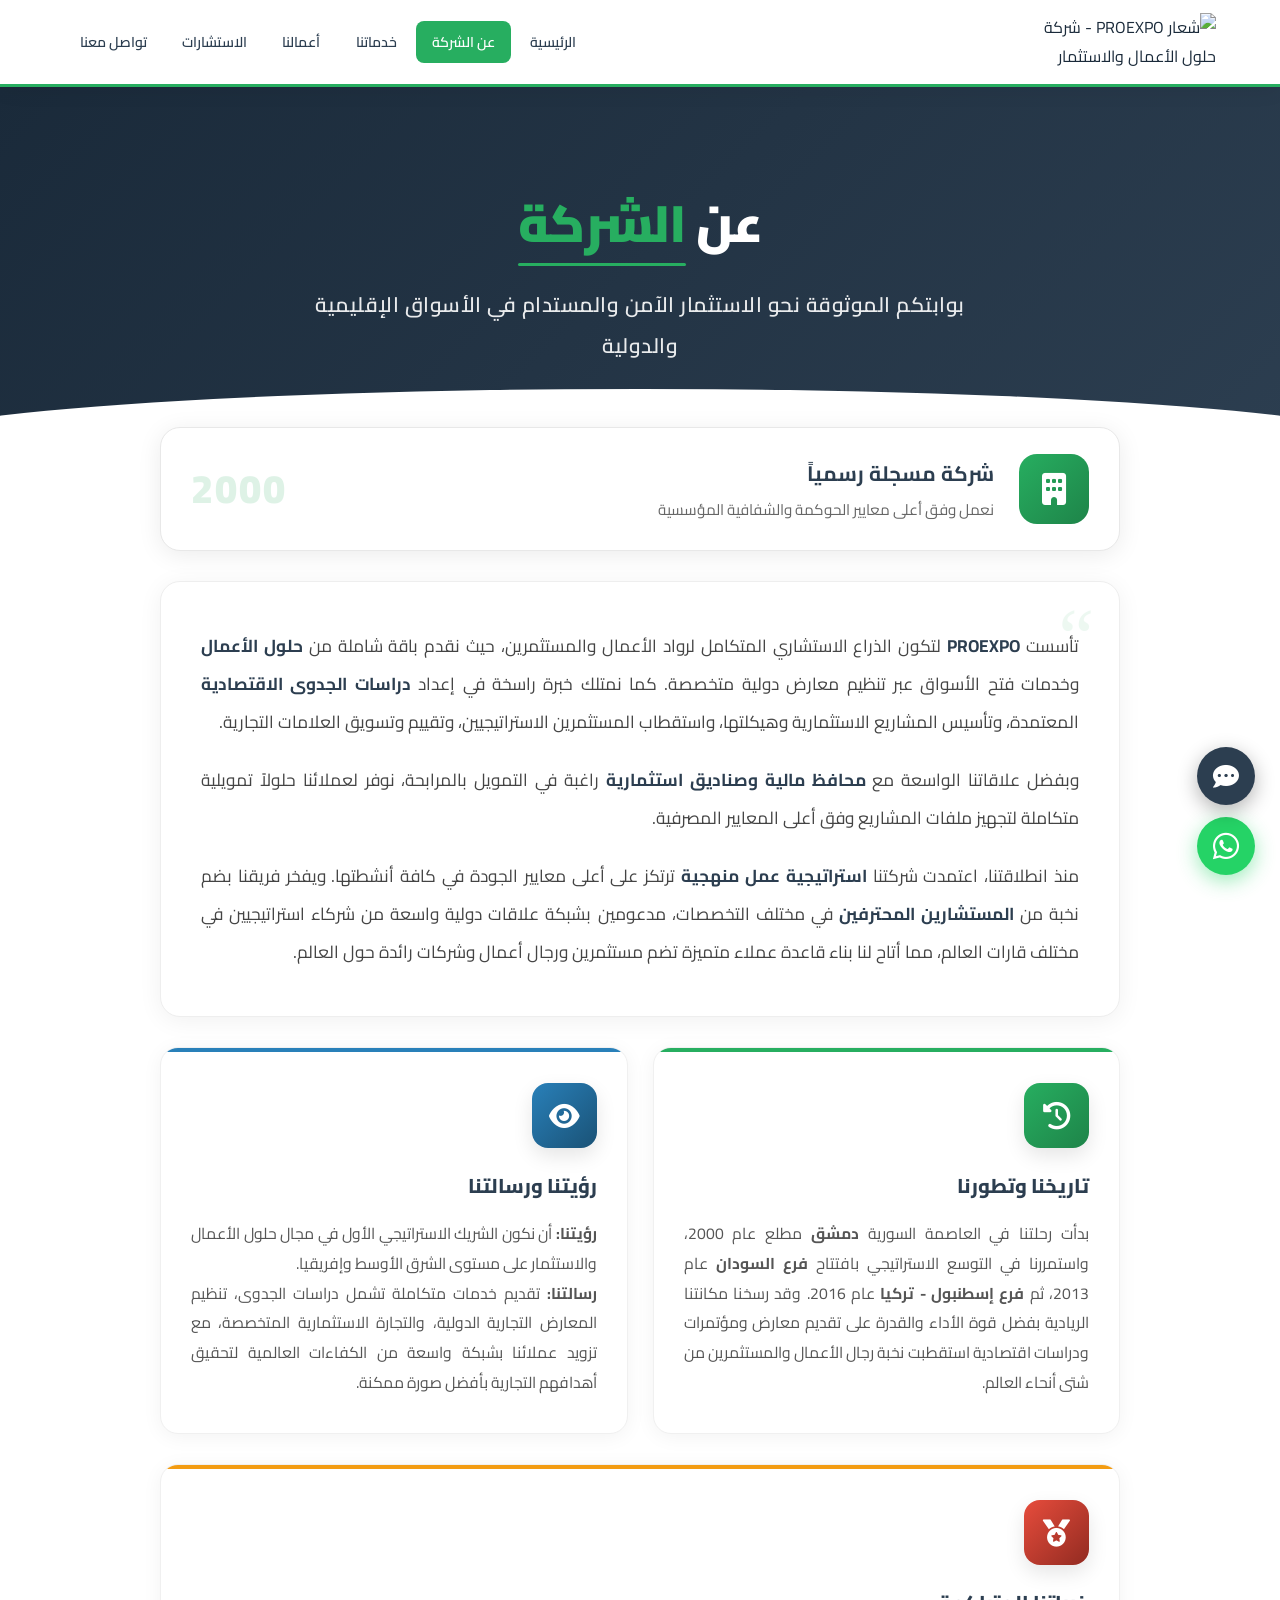
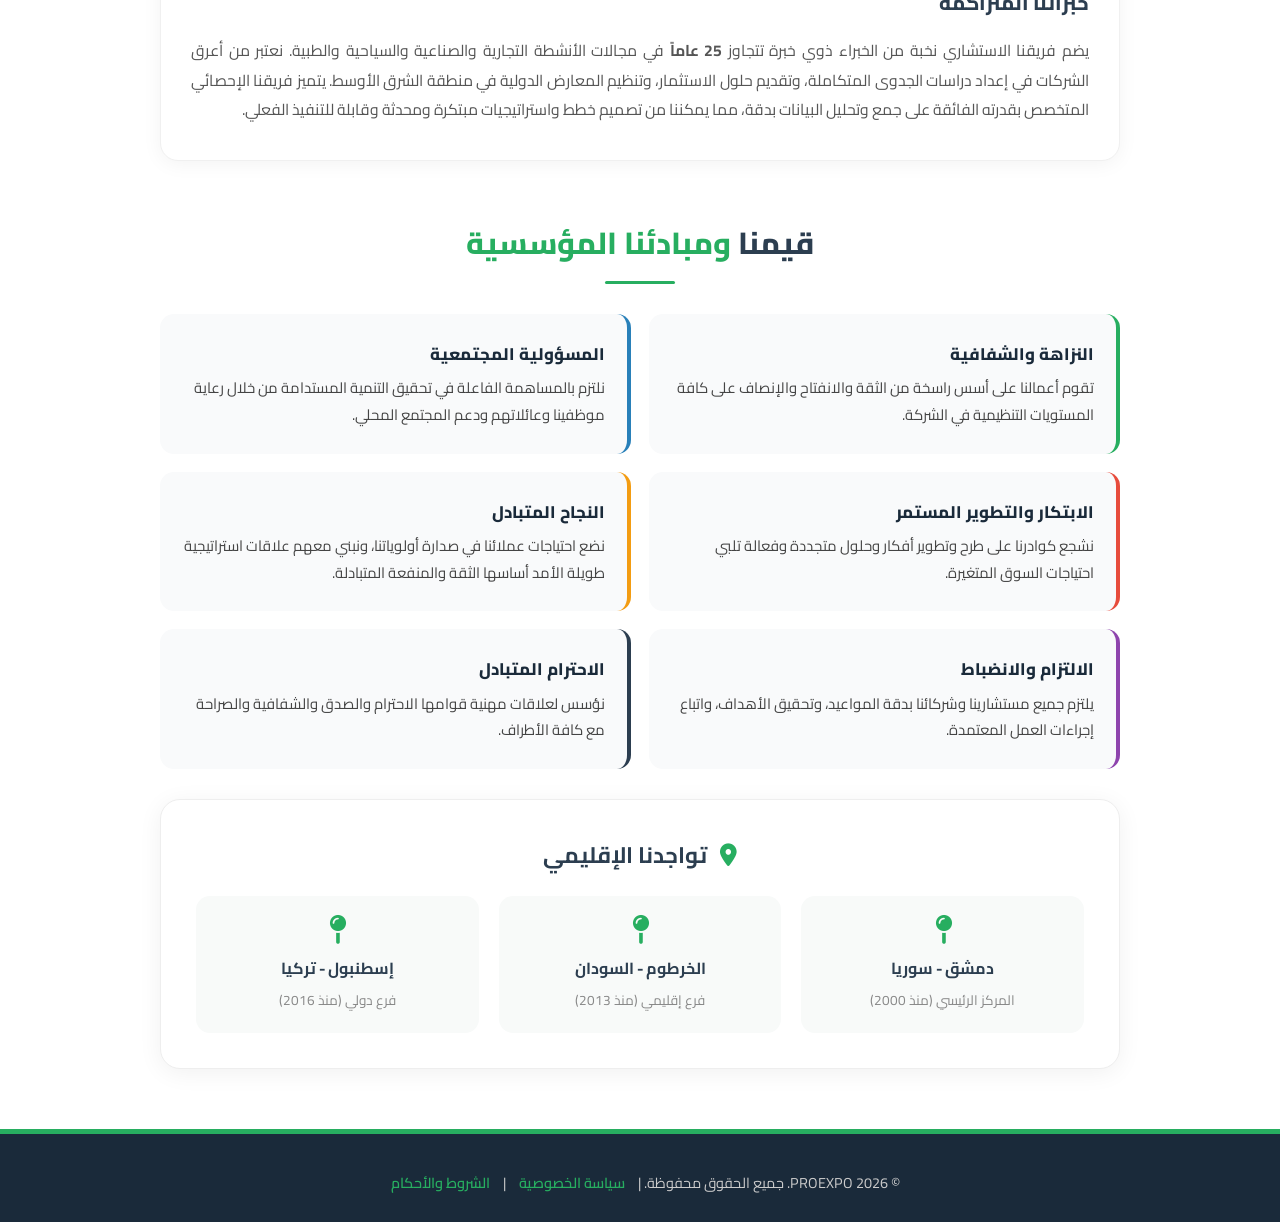
==== about.html @ 8263bb86 "Add files via upload" ====
<!DOCTYPE html>
<html lang="ar" dir="rtl">
<head>
    <meta charset="UTF-8">
    <meta name="viewport" content="width=device-width, initial-scale=1.0">
    <!-- 1. عنوان رسمي أكثر -->
    <title>عن الشركة - PROEXPO للحلول الاستثمارية والمعارض</title>
    <meta name="description" content="PROEXPO شركة رائدة في حلول الأعمال، دراسات الجدوى، تنظيم المعارض الدولية، وتأسيس المشاريع الاستثمارية. تعرف على رؤيتنا وخبراتنا.">
    
    <link rel="stylesheet" href="style.css">
    <link rel="stylesheet" href="https://cdnjs.cloudflare.com/ajax/libs/font-awesome/6.0.0-beta3/css/all.min.css">
    <link rel="preconnect" href="https://fonts.googleapis.com">
    <link rel="preconnect" href="https://fonts.gstatic.com" crossorigin>
    <link href="https://fonts.googleapis.com/css2?family=Cairo:wght@400;600;700;800;900&display=swap" rel="stylesheet">
    
    <style>
        * { margin: 0; padding: 0; box-sizing: border-box; font-family: 'Cairo', sans-serif; }
        body { background: #fff; }
        
        .about-header {
            background: linear-gradient(135deg, #1a2a3a, #2C3E50);
            padding: 90px 20px 80px;
            text-align: center;
            color: white;
            position: relative;
            overflow: hidden;
        }
        /* تأثير مائي خفيف للخلفية */
        .about-header::after {
            content: '';
            position: absolute;
            bottom: -2px; left: 0; right: 0;
            height: 60px;
            background: #fff;
            clip-path: ellipse(60% 100% at 50% 100%);
        }
        
        .about-header h1 { 
            font-size: 3.2rem; 
            font-weight: 900; 
            margin-bottom: 15px; 
            letter-spacing: -1px;
        }
        .about-header h1 span { color: #27AE60; position: relative; }
        .about-header h1 span::after {
            content: '';
            position: absolute;
            bottom: 5px; left: 0; right: 0;
            height: 3px;
            background: #27AE60;
            border-radius: 2px;
        }
        .about-header .subtitle { 
            font-size: 1.3rem; 
            opacity: 0.9; 
            max-width: 700px; 
            margin: 0 auto; 
            line-height: 2; 
            font-weight: 600;
            letter-spacing: 0.5px;
        }
        
        .about-container {
            max-width: 1000px;
            margin: -20px auto 60px;
            padding: 0 20px;
            position: relative;
            z-index: 2;
        }
        
        /* بطاقة التأسيس - إضافة رسمية */
        .establishment-badge {
            background: white;
            border-radius: 20px;
            padding: 25px 30px;
            box-shadow: 0 4px 25px rgba(0,0,0,0.08);
            border: 1px solid #e8e8e8;
            margin-bottom: 30px;
            display: flex;
            align-items: center;
            gap: 25px;
            flex-wrap: wrap;
        }
        .establishment-badge .est-icon {
            width: 70px; height: 70px;
            background: linear-gradient(135deg, #27AE60, #1e8449);
            border-radius: 18px;
            display: flex;
            align-items: center;
            justify-content: center;
            font-size: 2rem;
            color: white;
            flex-shrink: 0;
        }
        .establishment-badge .est-text h3 {
            font-size: 1.3rem;
            color: #2C3E50;
            margin-bottom: 5px;
        }
        .establishment-badge .est-text p {
            color: #666;
            font-size: 0.95rem;
            line-height: 1.7;
        }
        .establishment-badge .est-year {
            margin-right: auto;
            font-size: 2.5rem;
            font-weight: 900;
            color: #27AE60;
            opacity: 0.15;
            letter-spacing: 2px;
        }
        
        .about-intro {
            background: white;
            border-radius: 20px;
            padding: 45px 40px;
            box-shadow: 0 4px 25px rgba(0,0,0,0.06);
            border: 1px solid #eee;
            margin-bottom: 30px;
            position: relative;
        }
        .about-intro::before {
            content: '\201C'; /* علامة اقتباس كبيرة */
            position: absolute;
            top: 15px; right: 25px;
            font-size: 5rem;
            color: #27AE60;
            opacity: 0.08;
            font-family: serif;
            line-height: 1;
        }
        
        .about-intro p {
            color: #444;
            font-size: 1.08rem;
            line-height: 2.2;
            margin-bottom: 20px;
            text-align: justify;
        }
        .about-intro p:last-child { margin-bottom: 0; }
        .about-intro .highlight {
            color: #2C3E50;
            font-weight: 700;
            position: relative;
        }
        
        .section-title {
            font-size: 1.9rem;
            color: #2C3E50;
            margin: 55px 0 30px;
            text-align: center;
            font-weight: 800;
            position: relative;
        }
        .section-title::after {
            content: '';
            display: block;
            width: 70px;
            height: 3px;
            background: #27AE60;
            margin: 10px auto 0;
            border-radius: 2px;
        }
        .section-title span { color: #27AE60; }
        
        .cards-row {
            display: grid;
            grid-template-columns: 1fr 1fr;
            gap: 25px;
            margin-bottom: 30px;
        }
        
        .info-card {
            background: white;
            border-radius: 18px;
            padding: 35px 30px;
            box-shadow: 0 3px 20px rgba(0,0,0,0.05);
            border: 1px solid #f0f0f0;
            transition: all 0.3s ease;
            position: relative;
            overflow: hidden;
        }
        .info-card::before {
            content: '';
            position: absolute;
            top: 0; left: 0; right: 0;
            height: 4px;
        }
        .info-card:nth-child(1)::before { background: #27AE60; }
        .info-card:nth-child(2)::before { background: #2980B9; }
        .info-card:nth-child(3)::before { background: #E74C3C; }
        .info-card:nth-child(4)::before { background: #F39C12; }
        
        .info-card:hover {
            transform: translateY(-6px);
            box-shadow: 0 15px 40px rgba(0,0,0,0.12);
        }
        
        .info-card .card-icon {
            width: 65px; height: 65px;
            border-radius: 16px;
            display: flex;
            align-items: center;
            justify-content: center;
            font-size: 1.7rem;
            color: white;
            margin-bottom: 20px;
            box-shadow: 0 8px 20px rgba(0,0,0,0.1);
        }
        
        .info-card h3 { font-size: 1.25rem; color: #2C3E50; margin-bottom: 15px; font-weight: 800; }
        .info-card p { color: #555; font-size: 0.98rem; line-height: 1.9; text-align: justify; }
        
        /* شبكة القيم */
        .values-grid {
            display: grid;
            grid-template-columns: 1fr 1fr;
            gap: 18px;
        }
        .value-item {
            background: #f9fafb;
            padding: 25px 22px;
            border-radius: 14px;
            border-right: 4px solid #27AE60;
            font-size: 0.93rem;
            color: #444;
            line-height: 1.8;
            transition: all 0.3s ease;
            position: relative;
        }
        .value-item:nth-child(2) { border-right-color: #2980B9; }
        .value-item:nth-child(3) { border-right-color: #E74C3C; }
        .value-item:nth-child(4) { border-right-color: #F39C12; }
        .value-item:nth-child(5) { border-right-color: #8E44AD; }
        .value-item:nth-child(6) { border-right-color: #2C3E50; }
        
        .value-item:hover {
            background: #eafaf1;
            transform: translateX(-5px);
            box-shadow: 0 6px 20px rgba(0,0,0,0.06);
        }
        .value-item strong {
            display: block;
            margin-bottom: 6px;
            color: #1a2a3a;
            font-size: 1.05rem;
            font-weight: 800;
        }
        
        /* قسم الفروع */
        .branches-section {
            background: white;
            border-radius: 20px;
            padding: 35px 35px;
            box-shadow: 0 4px 25px rgba(0,0,0,0.06);
            border: 1px solid #eee;
            margin-top: 30px;
        }
        .branches-section h3 {
            font-size: 1.4rem;
            color: #2C3E50;
            margin-bottom: 20px;
            text-align: center;
        }
        .branches-list {
            display: grid;
            grid-template-columns: repeat(3, 1fr);
            gap: 20px;
            text-align: center;
        }
        .branch-item {
            padding: 20px;
            background: #f8faf9;
            border-radius: 14px;
            transition: 0.3s;
        }
        .branch-item:hover { background: #eafaf1; }
        .branch-item i { font-size: 1.8rem; color: #27AE60; margin-bottom: 10px; }
        .branch-item h4 { color: #2C3E50; margin-bottom: 5px; }
        .branch-item p { color: #888; font-size: 0.85rem; }
        
        /* الألوان */
        .bg-green { background: linear-gradient(135deg, #27AE60, #1e8449); }
        .bg-blue { background: linear-gradient(135deg, #2980B9, #1a5276); }
        .bg-red { background: linear-gradient(135deg, #E74C3C, #922b21); }
        .bg-orange { background: linear-gradient(135deg, #F39C12, #b9770e); }
        
        @media (max-width: 768px) {
            .about-header h1 { font-size: 2.2rem; }
            .about-header { padding: 60px 20px; }
            .cards-row { grid-template-columns: 1fr; }
            .values-grid { grid-template-columns: 1fr; }
            .branches-list { grid-template-columns: 1fr; }
            .about-intro { padding: 25px 20px; }
            .section-title { font-size: 1.5rem; }
            .establishment-badge { flex-direction: column; text-align: center; }
        }
    </style>
</head>
<body>
    <!-- أيقونات التواصل العائمة -->
    <a href="https://wa.me/963933438019" class="whatsapp-float" target="_blank" aria-label="تواصل عبر واتساب">
        <i class="fab fa-whatsapp"></i>
    </a>
    <a href="consultation.html" class="consult-float" aria-label="احجز استشارة">
        <i class="fas fa-comment-dots"></i>
    </a>

    <!-- شريط التنقل -->
    <nav class="navbar" aria-label="القائمة الرئيسية">
        <div class="nav-container">
            <div class="logo-area">
                <a href="index.html">
                    <img src="https://i.imgur.com/zjR42Yj.png" alt="شعار PROEXPO - شركة حلول الأعمال والاستثمار" class="logo-img">
                </a>
            </div>
            <ul class="nav-menu">
                <li><a href="index.html">الرئيسية</a></li>
                <li><a href="about.html" class="active" aria-current="page">عن الشركة</a></li>
                <li><a href="services.html">خدماتنا</a></li>
                <li><a href="portfolio.html">أعمالنا</a></li>
                <li><a href="consultation.html">الاستشارات</a></li>
                <li><a href="contact.html">تواصل معنا</a></li>
            </ul>
        </div>
    </nav>

    <!-- رأس الصفحة -->
    <header class="about-header">
        <h1>عن <span>الشركة</span></h1>
        <p class="subtitle">بوابتكم الموثوقة نحو الاستثمار الآمن والمستدام في الأسواق الإقليمية والدولية</p>
    </header>

    <!-- المحتوى الرئيسي -->
    <main class="about-container">
        
        <!-- بطاقة التأسيس - هوية مؤسسية -->
        <div class="establishment-badge">
            <div class="est-icon"><i class="fas fa-building"></i></div>
            <div class="est-text">
                <h3>شركة مسجلة رسمياً</h3>
                <p>نعمل وفق أعلى معايير الحوكمة والشفافية المؤسسية</p>
            </div>
            <div class="est-year">2000</div>
        </div>
        
        <!-- النص التعريفي الرسمي -->
        <section class="about-intro" aria-label="نبذة عن الشركة">
            <p>
                تأسست <span class="highlight">PROEXPO</span> لتكون الذراع الاستشاري المتكامل لرواد الأعمال والمستثمرين، حيث نقدم باقة شاملة من <span class="highlight">حلول الأعمال</span> وخدمات فتح الأسواق عبر تنظيم معارض دولية متخصصة. كما نمتلك خبرة راسخة في إعداد <span class="highlight">دراسات الجدوى الاقتصادية</span> المعتمدة، وتأسيس المشاريع الاستثمارية وهيكلتها، واستقطاب المستثمرين الاستراتيجيين، وتقييم وتسويق العلامات التجارية. 
            </p>
            <p>
                وبفضل علاقاتنا الواسعة مع <span class="highlight">محافظ مالية وصناديق استثمارية</span> راغبة في التمويل بالمرابحة، نوفر لعملائنا حلولاً تمويلية متكاملة لتجهيز ملفات المشاريع وفق أعلى المعايير المصرفية.
            </p>
            <p>
                منذ انطلاقتنا، اعتمدت شركتنا <span class="highlight">استراتيجية عمل منهجية</span> ترتكز على أعلى معايير الجودة في كافة أنشطتها. ويفخر فريقنا بضم نخبة من <span class="highlight">المستشارين المحترفين</span> في مختلف التخصصات، مدعومين بشبكة علاقات دولية واسعة من شركاء استراتيجيين في مختلف قارات العالم، مما أتاح لنا بناء قاعدة عملاء متميزة تضم مستثمرين ورجال أعمال وشركات رائدة حول العالم.
            </p>
        </section>

        <!-- تاريخنا + رؤيتنا + رسالتنا -->
        <div class="cards-row">
            <article class="info-card">
                <div class="card-icon bg-green"><i class="fas fa-history"></i></div>
                <h3>تاريخنا وتطورنا</h3>
                <p>
                    بدأت رحلتنا في العاصمة السورية <strong>دمشق</strong> مطلع عام 2000، واستمررنا في التوسع الاستراتيجي بافتتاح <strong>فرع السودان</strong> عام 2013، ثم <strong>فرع إسطنبول - تركيا</strong> عام 2016. وقد رسخنا مكانتنا الريادية بفضل قوة الأداء والقدرة على تقديم معارض ومؤتمرات ودراسات اقتصادية استقطبت نخبة رجال الأعمال والمستثمرين من شتى أنحاء العالم.
                </p>
            </article>
            
            <article class="info-card">
                <div class="card-icon bg-blue"><i class="fas fa-eye"></i></div>
                <h3>رؤيتنا ورسالتنا</h3>
                <p>
                    <strong>رؤيتنا:</strong> أن نكون الشريك الاستراتيجي الأول في مجال حلول الأعمال والاستثمار على مستوى الشرق الأوسط وإفريقيا.<br>
                    <strong>رسالتنا:</strong> تقديم خدمات متكاملة تشمل دراسات الجدوى، تنظيم المعارض التجارية الدولية، والتجارة الاستثمارية المتخصصة، مع تزويد عملائنا بشبكة واسعة من الكفاءات العالمية لتحقيق أهدافهم التجارية بأفضل صورة ممكنة.
                </p>
            </article>
        </div>

        <!-- خبراتنا -->
        <article class="info-card" style="margin-bottom:30px;">
            <div class="card-icon bg-red"><i class="fas fa-medal"></i></div>
            <h3>خبراتنا المتراكمة</h3>
            <p>
                يضم فريقنا الاستشاري نخبة من الخبراء ذوي خبرة تتجاوز <strong>25 عاماً</strong> في مجالات الأنشطة التجارية والصناعية والسياحية والطبية. نعتبر من أعرق الشركات في إعداد دراسات الجدوى المتكاملة، وتقديم حلول الاستثمار، وتنظيم المعارض الدولية في منطقة الشرق الأوسط. يتميز فريقنا الإحصائي المتخصص بقدرته الفائقة على جمع وتحليل البيانات بدقة، مما يمكننا من تصميم خطط واستراتيجيات مبتكرة ومحدثة وقابلة للتنفيذ الفعلي.
            </p>
        </article>

        <!-- قيمنا ومبادئنا المؤسسية -->
        <h2 class="section-title">قيمنا <span>ومبادئنا المؤسسية</span></h2>
        
        <div class="values-grid">
            <div class="value-item">
                <strong>النزاهة والشفافية</strong>
                تقوم أعمالنا على أسس راسخة من الثقة والانفتاح والإنصاف على كافة المستويات التنظيمية في الشركة.
            </div>
            <div class="value-item">
                <strong>المسؤولية المجتمعية</strong>
                نلتزم بالمساهمة الفاعلة في تحقيق التنمية المستدامة من خلال رعاية موظفينا وعائلاتهم ودعم المجتمع المحلي.
            </div>
            <div class="value-item">
                <strong>الابتكار والتطوير المستمر</strong>
                نشجع كوادرنا على طرح وتطوير أفكار وحلول متجددة وفعالة تلبي احتياجات السوق المتغيرة.
            </div>
            <div class="value-item">
                <strong>النجاح المتبادل</strong>
                نضع احتياجات عملائنا في صدارة أولوياتنا، ونبني معهم علاقات استراتيجية طويلة الأمد أساسها الثقة والمنفعة المتبادلة.
            </div>
            <div class="value-item">
                <strong>الالتزام والانضباط</strong>
                يلتزم جميع مستشارينا وشركائنا بدقة المواعيد، وتحقيق الأهداف، واتباع إجراءات العمل المعتمدة.
            </div>
            <div class="value-item">
                <strong>الاحترام المتبادل</strong>
                نؤسس لعلاقات مهنية قوامها الاحترام والصدق والشفافية والصراحة مع كافة الأطراف.
            </div>
        </div>

        <!-- فروعنا -->
        <section class="branches-section">
            <h3><i class="fas fa-map-marker-alt" style="color:#27AE60; margin-left:8px;"></i> تواجدنا الإقليمي</h3>
            <div class="branches-list">
                <div class="branch-item">
                    <i class="fas fa-map-pin"></i>
                    <h4>دمشق - سوريا</h4>
                    <p>المركز الرئيسي (منذ 2000)</p>
                </div>
                <div class="branch-item">
                    <i class="fas fa-map-pin"></i>
                    <h4>الخرطوم - السودان</h4>
                    <p>فرع إقليمي (منذ 2013)</p>
                </div>
                <div class="branch-item">
                    <i class="fas fa-map-pin"></i>
                    <h4>إسطنبول - تركيا</h4>
                    <p>فرع دولي (منذ 2016)</p>
                </div>
            </div>
        </section>

    </main>

    <!-- تذييل الصفحة -->
    <footer role="contentinfo">
        <p>© 2026 PROEXPO. جميع الحقوق محفوظة. | <a href="privacy.html" style="color:#27AE60;">سياسة الخصوصية</a> | <a href="terms.html" style="color:#27AE60;">الشروط والأحكام</a></p>
    </footer>
    
    <script src="script.js"></script>
</body>
</html>
---- style.css ----
@import url('https://fonts.googleapis.com/css2?family=Cairo:wght@300;400;500;600;700;800;900&display=swap');

* { 
    margin: 0; 
    padding: 0; 
    box-sizing: border-box; 
    font-family: 'Cairo', sans-serif; 
}

/* ========== المتغيرات العامة (Root Variables) ========== */
:root {
    --primary-dark: #1a2a3a;
    --gray-dark: #2C3E50;
    --gray: #34495E;
    --green: #27AE60;
    --green-dark: #1e8449;
    --green-light: #2ECC71;
    --red: #E74C3C;
    --blue: #2980B9;
    --blue-dark: #1a5276;
    --orange: #F39C12;
    --purple: #8E44AD;
    --teal: #16A085;
    --white: #FFFFFF;
    --light-bg: #f9fafb;
    --light-gray: #f8faf9;
    --border-color: #e8eaed;
    --text-dark: #1a2a3a;
    --text-gray: #444;
    --text-light: #666;
    --text-muted: #888;
    --shadow-sm: 0 2px 10px rgba(0,0,0,0.04);
    --shadow: 0 4px 20px rgba(0,0,0,0.06);
    --shadow-md: 0 8px 30px rgba(0,0,0,0.08);
    --shadow-hover: 0 15px 40px rgba(0,0,0,0.12);
    --shadow-xl: 0 20px 50px rgba(0,0,0,0.15);
    --radius-sm: 10px;
    --radius: 14px;
    --radius-lg: 18px;
    --radius-xl: 22px;
    --transition: all 0.3s ease;
    --transition-slow: all 0.4s ease;
}

body { 
    background: var(--light-bg); 
    color: var(--text-dark); 
    line-height: 1.8; 
    overflow-x: hidden;
}

/* ========== الروابط العامة ========== */
a { 
    text-decoration: none; 
    color: inherit; 
    transition: var(--transition);
}

/* ========== شريط علوي (Top Bar) ========== */
.top-bar {
    background: var(--primary-dark);
    color: #ccc;
    font-size: 0.8rem;
    padding: 8px 0;
    display: none; /* يظهر فقط في الصفحة الرئيسية */
}
.top-bar .top-container {
    max-width: 1200px;
    margin: 0 auto;
    padding: 0 20px;
    display: flex;
    justify-content: space-between;
    align-items: center;
    flex-wrap: wrap;
    gap: 10px;
}
.top-bar a {
    color: var(--green);
    text-decoration: none;
    margin: 0 10px;
}
.top-bar a:hover { text-decoration: underline; }
.top-bar .social-links a {
    color: #ccc;
    margin: 0 6px;
    font-size: 0.9rem;
    transition: var(--transition);
}
.top-bar .social-links a:hover { color: var(--green); }

/* ========== اللوجو ========== */
.logo-area { 
    display: flex; 
    align-items: center; 
    padding: 5px 0; 
}
.logo-img { 
    height: 50px; 
    width: auto; 
    max-width: 200px; 
    object-fit: contain; 
    transition: var(--transition);
}

/* ========== شريط التنقل ========== */
.navbar { 
    background: var(--white); 
    box-shadow: var(--shadow); 
    position: sticky; 
    top: 0; 
    z-index: 1000; 
    border-bottom: 3px solid var(--green); 
}
.nav-container { 
    max-width: 1200px; 
    margin: 0 auto; 
    padding: 0.5rem 1.5rem; 
    display: flex; 
    justify-content: space-between; 
    align-items: center; 
}
.nav-menu { 
    display: flex; 
    list-style: none; 
    gap: 0.2rem; 
}
.nav-menu a { 
    text-decoration: none; 
    color: var(--gray-dark); 
    font-weight: 600; 
    font-size: 0.88rem; 
    padding: 8px 16px; 
    border-radius: 8px; 
    transition: var(--transition); 
    white-space: nowrap;
}
.nav-menu a:hover, 
.nav-menu a.active { 
    background: var(--green); 
    color: white; 
}

/* ========== أيقونات عائمة ========== */
.whatsapp-float { 
    position: fixed; 
    bottom: 25px; 
    right: 25px; 
    width: 58px; 
    height: 58px; 
    background: #25D366; 
    color: white; 
    border-radius: 50%; 
    display: flex; 
    align-items: center; 
    justify-content: center; 
    font-size: 30px; 
    box-shadow: 0 6px 20px rgba(37,211,102,0.45); 
    z-index: 999; 
    animation: pulse 2s infinite; 
    transition: var(--transition);
}
.whatsapp-float:hover {
    transform: scale(1.1);
    box-shadow: 0 8px 25px rgba(37,211,102,0.6);
}

.consult-float { 
    position: fixed; 
    bottom: 95px; 
    right: 25px; 
    width: 58px; 
    height: 58px; 
    background: var(--gray-dark); 
    color: white; 
    border-radius: 50%; 
    display: flex; 
    align-items: center; 
    justify-content: center; 
    font-size: 26px; 
    box-shadow: 0 6px 20px rgba(0,0,0,0.3); 
    z-index: 999; 
    transition: var(--transition);
}
.consult-float:hover {
    transform: scale(1.1);
    background: var(--green);
}

@keyframes pulse { 
    0% { box-shadow: 0 0 0 0 rgba(37,211,102,0.5); } 
    70% { box-shadow: 0 0 0 20px rgba(37,211,102,0); } 
    100% { box-shadow: 0 0 0 0 rgba(37,211,102,0); } 
}

/* ========== الأقسام العامة ========== */
.section { 
    padding: 80px 0; 
}
.container { 
    max-width: 1150px; 
    margin: 0 auto; 
    padding: 0 20px; 
}

/* عنوان رئيسي للأقسام */
.section-title { 
    text-align: center; 
    font-size: 2.2rem; 
    color: var(--gray-dark); 
    margin-bottom: 45px; 
    font-weight: 800; 
    position: relative;
}
.section-title::after { 
    content: ''; 
    display: block; 
    width: 65px; 
    height: 4px; 
    background: var(--green); 
    margin: 12px auto 0; 
    border-radius: 2px; 
}
.section-title span { color: var(--green); }

.section-intro { 
    text-align: center; 
    color: var(--text-light); 
    margin-bottom: 35px; 
    font-size: 1.05rem; 
    max-width: 700px;
    margin-left: auto;
    margin-right: auto;
    line-height: 2;
}

.sub-heading { 
    font-size: 1.5rem; 
    color: var(--gray-dark); 
    margin: 35px 0 20px; 
    display: flex; 
    align-items: center; 
    gap: 12px; 
    font-weight: 800;
}
.sub-heading i { 
    color: var(--green); 
    font-size: 1.6rem; 
}

/* ========== الأزرار ========== */
.btn { 
    display: inline-block; 
    padding: 15px 35px; 
    border-radius: 50px; 
    font-weight: 700; 
    text-decoration: none; 
    margin: 8px; 
    transition: var(--transition); 
    letter-spacing: 0.5px;
    border: 2px solid transparent;
    cursor: pointer;
    font-size: 1rem;
}
.btn-green { 
    background: var(--green); 
    color: white; 
    box-shadow: 0 6px 20px rgba(39,174,96,0.25);
}
.btn-green:hover { 
    background: var(--green-dark); 
    transform: translateY(-3px); 
    box-shadow: 0 12px 30px rgba(39,174,96,0.4);
}
.btn-outline { 
    border-color: white; 
    color: white; 
}
.btn-outline:hover { 
    background: white; 
    color: var(--gray-dark); 
    transform: translateY(-3px);
}
.btn-dark {
    background: var(--gray-dark);
    color: white;
}
.btn-dark:hover {
    background: var(--primary-dark);
    transform: translateY(-3px);
    box-shadow: 0 10px 25px rgba(0,0,0,0.3);
}

/* ========== بطاقات الميزات (4 بطاقات) ========== */
.cards-4 { 
    display: grid; 
    grid-template-columns: repeat(auto-fit, minmax(240px, 1fr)); 
    gap: 25px; 
}
.feature-card { 
    background: var(--white); 
    padding: 38px 28px; 
    border-radius: var(--radius-lg); 
    text-align: center; 
    box-shadow: var(--shadow); 
    transition: var(--transition-slow); 
    text-decoration: none; 
    color: inherit; 
    border-bottom: 5px solid var(--green);
    position: relative;
    overflow: hidden;
}
.feature-card:nth-child(1) { border-bottom-color: var(--green); }
.feature-card:nth-child(2) { border-bottom-color: var(--blue); }
.feature-card:nth-child(3) { border-bottom-color: var(--red); }
.feature-card:nth-child(4) { border-bottom-color: var(--gray-dark); }

.feature-card:hover { 
    transform: translateY(-12px); 
    box-shadow: var(--shadow-hover); 
}
.feature-icon { 
    width: 72px; 
    height: 72px; 
    border-radius: 50%; 
    display: flex; 
    align-items: center; 
    justify-content: center; 
    margin: 0 auto 20px; 
    font-size: 2rem; 
    color: white; 
    box-shadow: 0 8px 22px rgba(0,0,0,0.12);
}
.feature-card:nth-child(1) .feature-icon { background: linear-gradient(135deg, var(--green), var(--green-dark)); }
.feature-card:nth-child(2) .feature-icon { background: linear-gradient(135deg, var(--blue), var(--blue-dark)); }
.feature-card:nth-child(3) .feature-icon { background: linear-gradient(135deg, var(--red), #922b21); }
.feature-card:nth-child(4) .feature-icon { background: linear-gradient(135deg, var(--gray-dark), var(--primary-dark)); }

.feature-card h3 { 
    margin-bottom: 10px; 
    color: var(--gray-dark); 
    font-size: 1.2rem; 
    font-weight: 800;
}
.feature-card p { 
    color: var(--text-light); 
    margin-bottom: 18px; 
    font-size: 0.9rem; 
    line-height: 1.8;
}
.feature-link { 
    color: var(--green); 
    font-weight: 700; 
    font-size: 0.88rem; 
    display: inline-flex; 
    align-items: center; 
    gap: 8px; 
    transition: var(--transition); 
}
.feature-card:hover .feature-link { gap: 15px; }
.feature-link i { animation: arrowMove 1s infinite; }

@keyframes arrowMove { 
    0%, 100% { transform: translateX(0); } 
    50% { transform: translateX(-8px); } 
}

/* ========== الإحصائيات ========== */
.stats-row { 
    display: grid; 
    grid-template-columns: repeat(auto-fit, minmax(180px, 1fr)); 
    gap: 22px; 
    text-align: center; 
}
.stat-box { 
    background: var(--white); 
    padding: 35px 20px; 
    border-radius: var(--radius-lg); 
    box-shadow: var(--shadow); 
    transition: var(--transition);
    border: 1px solid var(--border-color);
}
.stat-box:hover {
    transform: translateY(-5px);
    box-shadow: var(--shadow-hover);
}
.stat-num { 
    font-size: 2.8rem; 
    font-weight: 900; 
    color: var(--green); 
    line-height: 1.2; 
    margin-bottom: 8px;
}
.stat-label {
    color: var(--text-light);
    font-weight: 600;
    font-size: 0.95rem;
}

/* ========== صفحة من نحن ========== */
.about-hero { 
    max-width: 950px; 
    margin: 0 auto 40px; 
    text-align: center; 
    font-size: 1.05rem; 
}
.about-hero p { 
    margin-bottom: 20px; 
    color: var(--text-gray); 
    line-height: 2.2; 
}
.about-grid { 
    display: grid; 
    grid-template-columns: repeat(auto-fit, minmax(280px, 1fr)); 
    gap: 25px; 
    margin-top: 30px; 
}
.about-block { 
    background: white; 
    padding: 35px 28px; 
    border-radius: var(--radius-lg); 
    box-shadow: var(--shadow); 
    text-align: center; 
    transition: var(--transition); 
    border: 1px solid var(--border-color);
}
.about-block:hover { 
    transform: translateY(-6px); 
    box-shadow: var(--shadow-hover); 
}
.about-icon-circle { 
    width: 72px; 
    height: 72px; 
    border-radius: 50%; 
    display: flex; 
    align-items: center; 
    justify-content: center; 
    margin: 0 auto 20px; 
    font-size: 1.8rem; 
    color: white; 
    box-shadow: 0 6px 18px rgba(0,0,0,0.1);
}
.about-block h3 { 
    margin-bottom: 15px; 
    color: var(--gray-dark); 
    font-weight: 800;
}
.values-list { 
    display: flex; 
    flex-direction: column; 
    gap: 12px; 
    text-align: right; 
}
.values-list span { 
    font-size: 0.92rem; 
    color: #555; 
    line-height: 1.8; 
    padding: 10px 14px;
    background: var(--light-gray);
    border-radius: var(--radius-sm);
    border-right: 3px solid var(--green);
    transition: var(--transition);
}
.values-list span:hover {
    background: #eafaf1;
    transform: translateX(-4px);
}

/* ========== صفحة الخدمات ========== */
.services-grid { 
    display: grid; 
    grid-template-columns: repeat(auto-fit, minmax(260px, 1fr)); 
    gap: 20px; 
}
.service-box { 
    background: white; 
    padding: 28px 22px; 
    border-radius: var(--radius); 
    box-shadow: var(--shadow); 
    text-align: center; 
    transition: var(--transition); 
    border-right: 5px solid var(--green); 
    position: relative;
    overflow: hidden;
}
.service-box:nth-child(odd) { border-right-color: var(--green); }
.service-box:nth-child(even) { border-right-color: var(--blue); }
.service-box:hover { 
    transform: translateX(-6px); 
    box-shadow: var(--shadow-hover); 
}
.service-box i { 
    font-size: 2.2rem; 
    margin-bottom: 14px; 
}
.service-box:nth-child(odd) i { color: var(--green); }
.service-box:nth-child(even) i { color: var(--blue); }
.service-box h3 { 
    font-size: 1rem; 
    color: var(--gray-dark); 
    font-weight: 700;
}
.service-box p {
    color: var(--text-light);
    font-size: 0.85rem;
    margin-top: 8px;
    line-height: 1.7;
}

/* ========== صفحة الأعمال (Portfolio) ========== */
.portfolio-image-grid { 
    display: grid; 
    grid-template-columns: repeat(3, 1fr); 
    gap: 18px; 
    margin-bottom: 30px; 
}
.portfolio-image-grid img { 
    width: 100%; 
    height: 200px; 
    object-fit: cover; 
    border-radius: var(--radius); 
    box-shadow: var(--shadow); 
    transition: var(--transition-slow); 
    cursor: pointer;
}
.portfolio-image-grid img:hover { 
    transform: scale(1.04); 
    box-shadow: var(--shadow-hover); 
}

/* ========== بطاقات عامة ========== */
.card { 
    background: white; 
    border-radius: var(--radius-lg); 
    padding: 28px; 
    box-shadow: var(--shadow); 
    transition: var(--transition); 
    border: 1px solid var(--border-color);
}
.card:hover { 
    transform: translateY(-5px); 
    box-shadow: var(--shadow-hover);
}

/* شبكات عامة */
.grid-2 { display: grid; grid-template-columns: repeat(auto-fit, minmax(300px, 1fr)); gap: 22px; }
.grid-3 { display: grid; grid-template-columns: repeat(auto-fit, minmax(260px, 1fr)); gap: 22px; }
.grid-4 { display: grid; grid-template-columns: repeat(auto-fit, minmax(230px, 1fr)); gap: 20px; }

/* ========== عناصر من نحن القديمة (متوافقة) ========== */
.about-card { 
    display: flex; 
    gap: 20px; 
    align-items: center; 
    background: white;
    padding: 22px;
    border-radius: var(--radius);
    box-shadow: var(--shadow-sm);
    transition: var(--transition);
}
.about-card:hover {
    box-shadow: var(--shadow);
    transform: translateX(-4px);
}
.about-icon { 
    width: 60px; 
    height: 60px; 
    border-radius: 50%; 
    display: flex; 
    align-items: center; 
    justify-content: center; 
    font-size: 1.5rem; 
    color: white; 
    flex-shrink: 0; 
}

/* ألوان الخلفيات */
.bg-green { background: linear-gradient(135deg, var(--green), var(--green-dark)); }
.bg-blue { background: linear-gradient(135deg, var(--blue), var(--blue-dark)); }
.bg-red { background: linear-gradient(135deg, var(--red), #922b21); }
.bg-gray { background: linear-gradient(135deg, var(--gray-dark), var(--primary-dark)); }
.bg-orange { background: linear-gradient(135deg, var(--orange), #b9770e); }
.bg-purple { background: linear-gradient(135deg, var(--purple), #6c3483); }
.bg-teal { background: linear-gradient(135deg, var(--teal), #0e6655); }
.bg-dark { background: linear-gradient(135deg, var(--gray-dark), var(--primary-dark)); }

/* ========== عناصر الدراسات والمعارض ========== */
.study-item { 
    background: white; 
    padding: 16px 20px; 
    border-radius: var(--radius-sm); 
    box-shadow: var(--shadow-sm); 
    border-right: 4px solid var(--green); 
    display: flex; 
    align-items: center; 
    gap: 14px; 
    transition: var(--transition); 
    font-size: 0.92rem; 
    font-weight: 500;
}
.study-item:hover { 
    transform: translateX(-6px); 
    box-shadow: var(--shadow-hover); 
    background: #f0fdf4;
}
.study-icon { 
    width: 42px; 
    height: 42px; 
    border-radius: var(--radius-sm); 
    display: flex; 
    align-items: center; 
    justify-content: center; 
    color: white; 
    font-size: 1.1rem; 
    flex-shrink: 0; 
    box-shadow: 0 4px 12px rgba(0,0,0,0.1);
}

.exhibition-item { 
    background: white; 
    padding: 22px 18px; 
    border-radius: var(--radius); 
    text-align: center; 
    box-shadow: var(--shadow); 
    transition: var(--transition); 
    border-bottom: 3px solid var(--green); 
    font-size: 0.9rem; 
}
.exhibition-item:hover { 
    transform: translateY(-6px); 
    box-shadow: var(--shadow-hover); 
}
.exhibition-icon { 
    width: 52px; 
    height: 52px; 
    border-radius: 50%; 
    display: flex; 
    align-items: center; 
    justify-content: center; 
    color: white; 
    font-size: 1.4rem; 
    margin: 0 auto 14px; 
    box-shadow: 0 4px 12px rgba(0,0,0,0.1);
}

/* ========== صفحة الاستشارات ========== */
.form-row { 
    display: grid; 
    grid-template-columns: 1fr 1fr; 
    gap: 35px; 
    align-items: start; 
}
.form-card { 
    background: white; 
    padding: 35px 30px; 
    border-radius: var(--radius-lg); 
    box-shadow: var(--shadow); 
    border-top: 4px solid var(--green); 
}
.form-card label {
    display: block;
    margin-bottom: 6px;
    color: var(--gray-dark);
    font-weight: 700;
    font-size: 0.9rem;
}
.form-card input, 
.form-card select, 
.form-card textarea { 
    width: 100%; 
    padding: 14px 16px; 
    border: 2px solid var(--border-color); 
    border-radius: var(--radius-sm); 
    margin-bottom: 16px; 
    font-family: 'Cairo', sans-serif; 
    font-size: 0.92rem; 
    transition: var(--transition); 
    background: #fafbfc;
}
.form-card input:focus, 
.form-card select:focus, 
.form-card textarea:focus { 
    border-color: var(--green); 
    outline: none; 
    box-shadow: 0 0 0 4px rgba(39,174,96,0.06);
    background: white;
}
.form-card .required {
    color: var(--red);
    margin-right: 3px;
}

/* ========== صفحة اتصل بنا ========== */
.contact-item { 
    text-align: center; 
    padding: 25px;
    transition: var(--transition);
}
.contact-item i { 
    font-size: 2.2rem; 
    margin-bottom: 12px; 
}
.contact-item:nth-child(odd) i { color: var(--green); }
.contact-item:nth-child(even) i { color: var(--blue); }

/* ========== الفوتر ========== */
footer { 
    background: var(--primary-dark); 
    color: #ccc; 
    text-align: center; 
    padding: 35px 20px 25px; 
    font-size: 0.9rem; 
    border-top: 5px solid var(--green); 
    line-height: 2;
}
footer a {
    color: var(--green);
    text-decoration: none;
    margin: 0 10px;
    font-weight: 600;
    transition: var(--transition);
}
footer a:hover { 
    text-decoration: underline; 
    color: var(--green-light);
}
footer .footer-links {
    margin-bottom: 15px;
    display: flex;
    flex-wrap: wrap;
    justify-content: center;
    gap: 5px;
}
footer .copyright {
    color: var(--text-muted);
    font-size: 0.85rem;
}

/* ========== Lightbox ========== */
.lightbox {
    display: none;
    position: fixed;
    top: 0; left: 0;
    width: 100%; height: 100%;
    background: rgba(0,0,0,0.95);
    z-index: 9999;
    align-items: center;
    justify-content: center;
    cursor: pointer;
}
.lightbox.active { display: flex; }
.lightbox img {
    max-width: 90%;
    max-height: 90%;
    border-radius: var(--radius-sm);
}
.lightbox .close {
    position: absolute;
    top: 25px; right: 35px;
    color: white;
    font-size: 45px;
    cursor: pointer;
    font-weight: bold;
    transition: var(--transition);
    z-index: 10000;
}
.lightbox .close:hover { color: var(--red); }

/* ========== شريط الثقة (Trust Bar) ========== */
.trust-bar {
    background: white;
    padding: 22px 20px;
    border-bottom: 1px solid var(--border-color);
}
.trust-container {
    max-width: 1000px;
    margin: 0 auto;
    display: flex;
    justify-content: center;
    align-items: center;
    gap: 40px;
    flex-wrap: wrap;
}
.trust-item {
    display: flex;
    align-items: center;
    gap: 10px;
    color: var(--gray-dark);
    font-weight: 600;
    font-size: 0.95rem;
}
.trust-item i {
    color: var(--green);
    font-size: 1.3rem;
}

/* ========== CTA Section ========== */
.cta-section {
    background: linear-gradient(135deg, var(--primary-dark), var(--gray-dark));
    border-radius: var(--radius-xl);
    padding: 50px 35px;
    text-align: center;
    color: white;
    margin: 40px 0;
}
.cta-section h3 {
    font-size: 1.7rem;
    margin-bottom: 15px;
    font-weight: 800;
}
.cta-section h3 span { color: var(--green); }
.cta-section p {
    opacity: 0.9;
    margin-bottom: 30px;
    line-height: 2;
    max-width: 600px;
    margin-left: auto;
    margin-right: auto;
}

/* ========== تحسينات إمكانية الوصول ========== */
:focus {
    outline: 2px solid var(--green);
    outline-offset: 2px;
}
.skip-link {
    position: absolute;
    top: -100px;
    left: 10px;
    background: var(--green);
    color: white;
    padding: 8px 16px;
    border-radius: 0 0 var(--radius-sm) var(--radius-sm);
    z-index: 10000;
    transition: top 0.3s;
}
.skip-link:focus {
    top: 0;
}

/* ========== تحسينات الجوال ========== */
@media (max-width: 992px) {
    .form-row { grid-template-columns: 1fr; }
    .portfolio-image-grid { grid-template-columns: 1fr 1fr; }
}

@media (max-width: 768px) {
    .nav-container { 
        flex-direction: column; 
        gap: 8px; 
        padding: 0.4rem 1rem;
    }
    .nav-menu { 
        flex-wrap: wrap; 
        justify-content: center; 
        gap: 4px; 
    }
    .nav-menu a { 
        font-size: 0.78rem; 
        padding: 7px 12px; 
    }
    .hero { height: 70vh; }
    .hero-content h1 { font-size: 2.5rem; }
    .hero-content h2 { font-size: 1.4rem; }
    .section { padding: 55px 0; }
    .section-title { font-size: 1.7rem; }
    .about-card { flex-direction: column; text-align: center; }
    .cards-4 { grid-template-columns: 1fr 1fr; gap: 18px; }
    .portfolio-image-grid { grid-template-columns: 1fr 1fr; gap: 12px; }
    .portfolio-image-grid img { height: 150px; }
    .grid-3, .grid-2, .grid-4 { grid-template-columns: 1fr; }
    .logo-img { height: 42px; }
    .trust-container { gap: 20px; }
    .cta-section { padding: 35px 20px; }
    footer .footer-links { flex-direction: column; align-items: center; }
}

@media (max-width: 480px) {
    .hero { height: 60vh; }
    .hero-content h1 { font-size: 1.9rem; letter-spacing: 2px; }
    .hero-content h2 { font-size: 1.1rem; }
    .hero-content p { font-size: 0.95rem; }
    .cards-4 { grid-template-columns: 1fr; }
    .portfolio-image-grid { grid-template-columns: 1fr; }
    .portfolio-image-grid img { height: 200px; }
    .about-grid { grid-template-columns: 1fr; }
    .stat-num { font-size: 2.2rem; }
    .btn { padding: 12px 25px; font-size: 0.9rem; }
    .whatsapp-float, .consult-float { 
        width: 50px; 
        height: 50px; 
        font-size: 24px; 
    }
    .consult-float { bottom: 80px; }
    .logo-img { height: 36px; }
    .section-title { font-size: 1.4rem; }
}
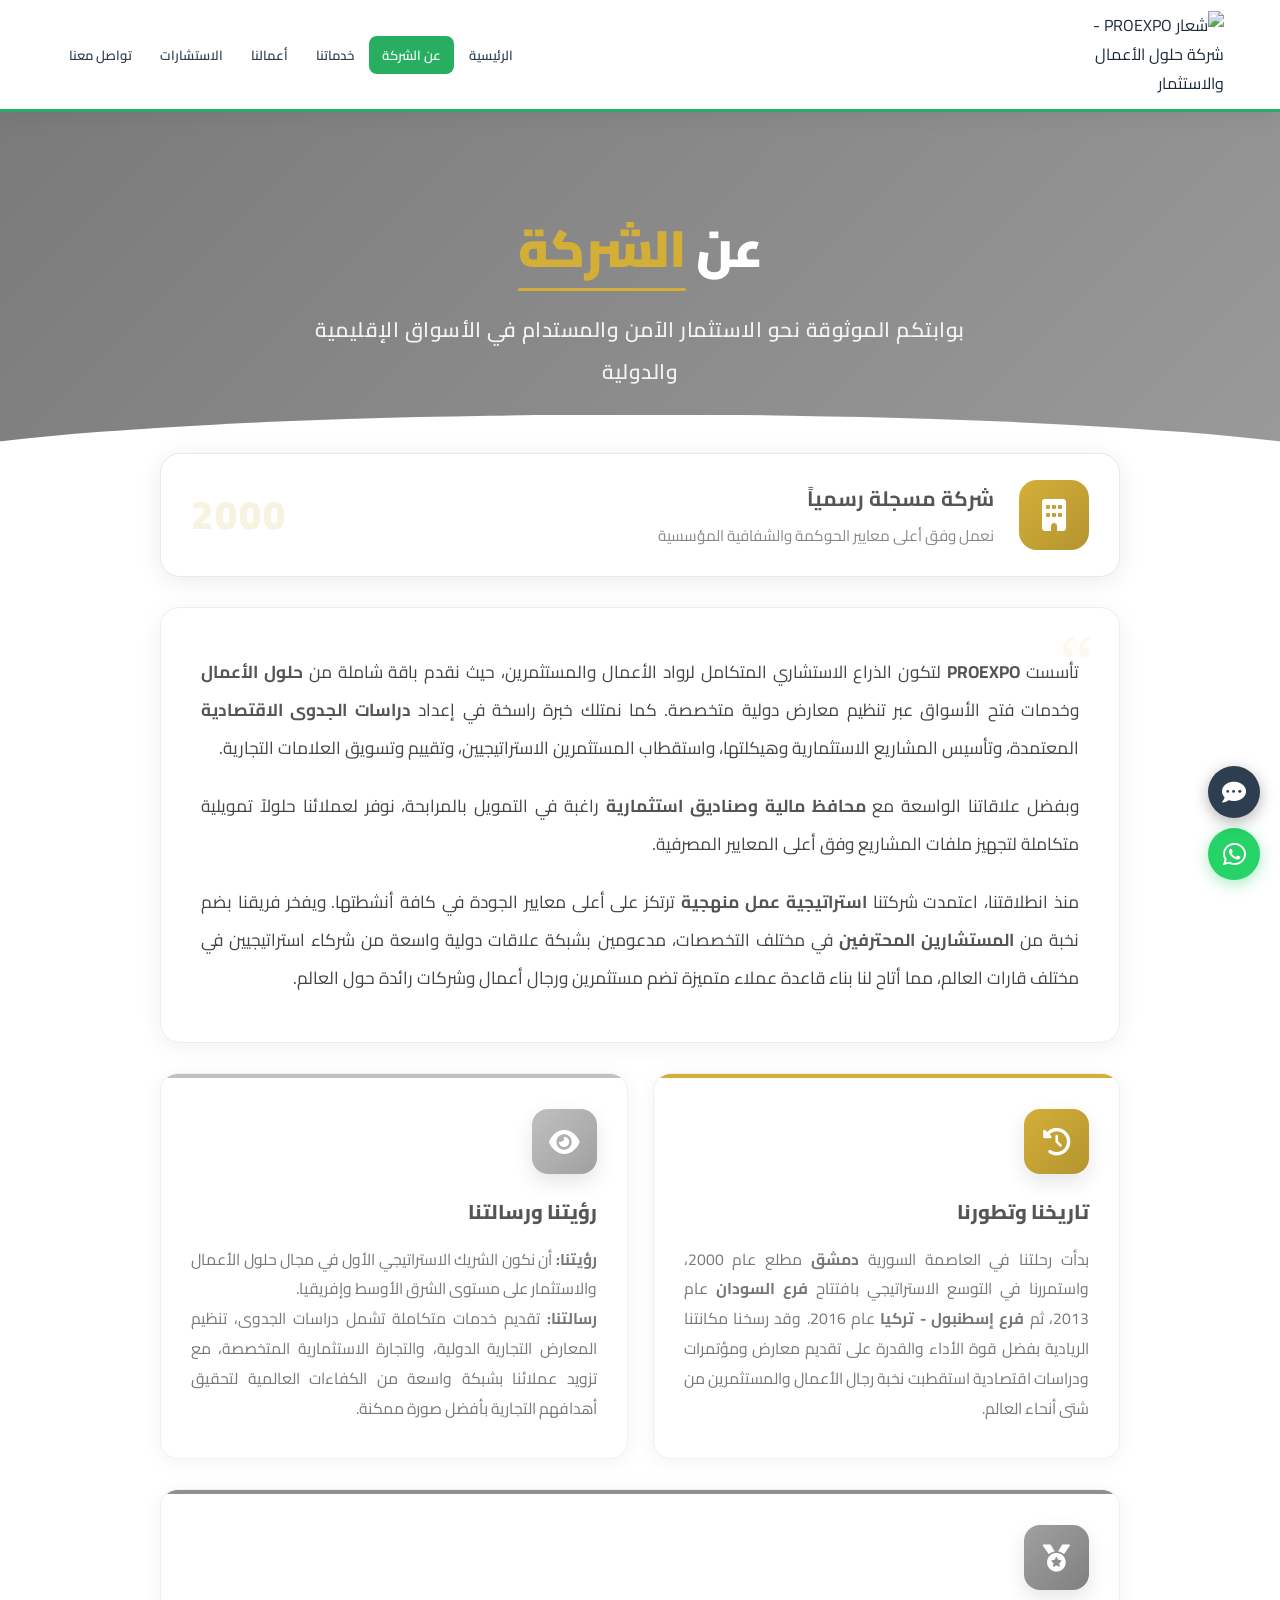
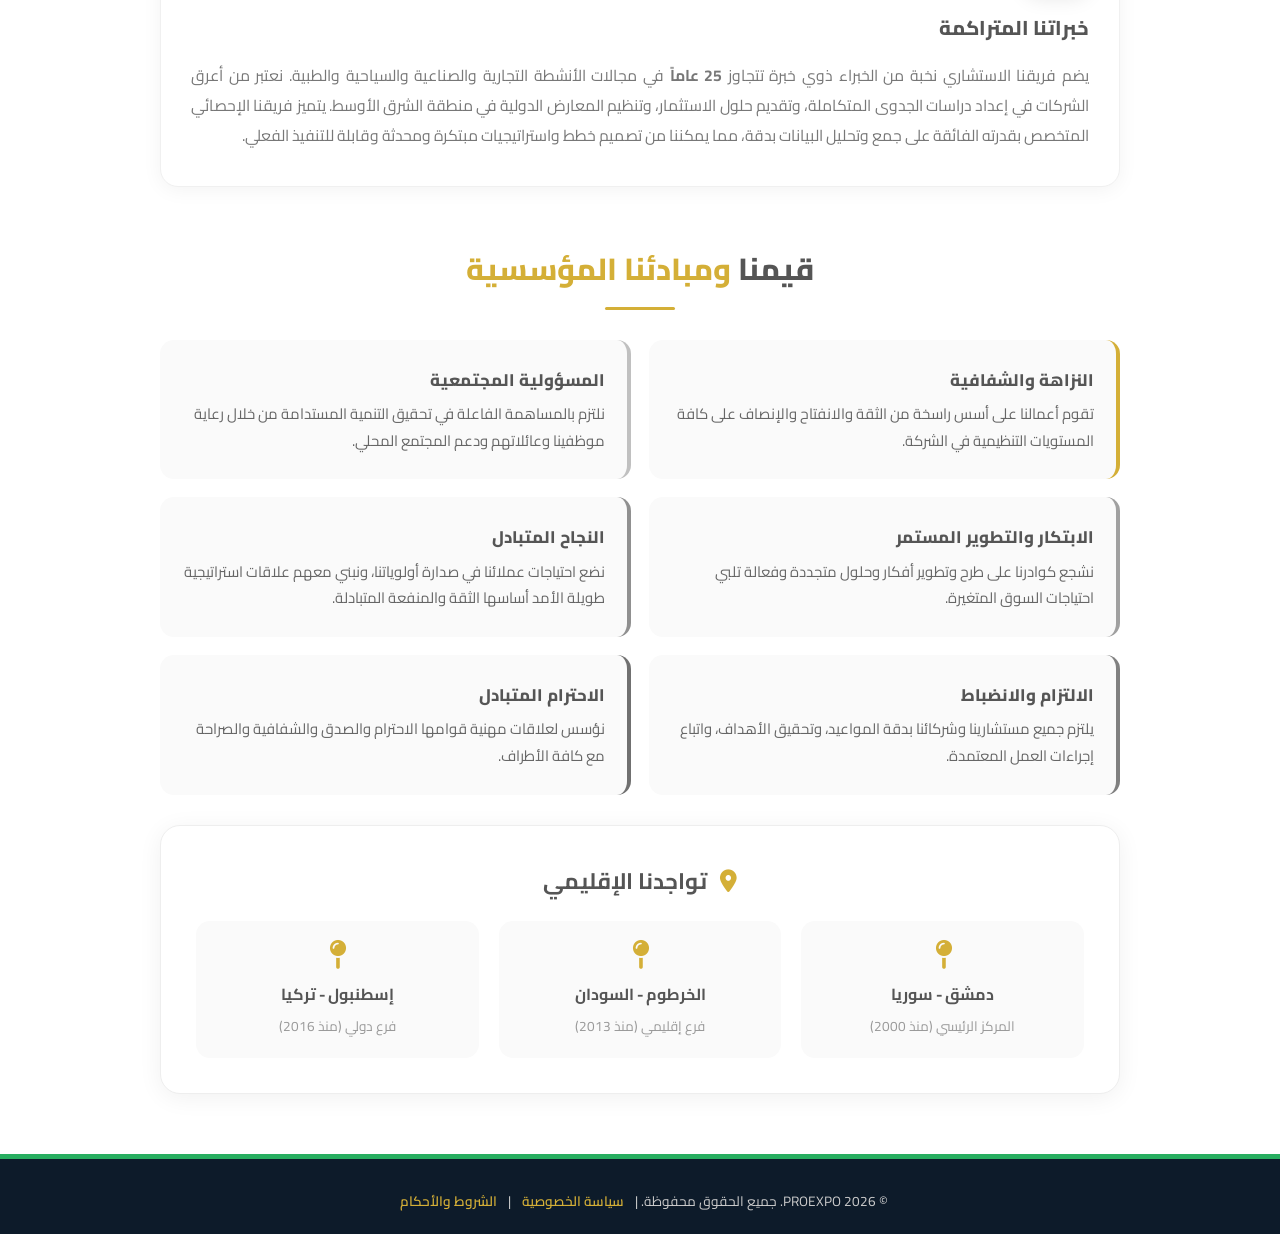
==== commit 7b71f2cb: "Update about.html" ====
--- a/about.html
+++ b/about.html
@@ -17,8 +17,9 @@
         * { margin: 0; padding: 0; box-sizing: border-box; font-family: 'Cairo', sans-serif; }
         body { background: #fff; }
         
+        /* ✅ تم تغيير خلفية الهيدر إلى رمادي سكري */
         .about-header {
-            background: linear-gradient(135deg, #1a2a3a, #2C3E50);
+            background: linear-gradient(135deg, #7A7A7A, #9A9A9A);
             padding: 90px 20px 80px;
             text-align: center;
             color: white;
@@ -41,13 +42,14 @@
             margin-bottom: 15px; 
             letter-spacing: -1px;
         }
-        .about-header h1 span { color: #27AE60; position: relative; }
+        /* ✅ تم تغيير اللون الأخضر إلى ذهبي */
+        .about-header h1 span { color: #D4AF37; position: relative; }
         .about-header h1 span::after {
             content: '';
             position: absolute;
             bottom: 5px; left: 0; right: 0;
             height: 3px;
-            background: #27AE60;
+            background: #D4AF37;
             border-radius: 2px;
         }
         .about-header .subtitle { 
@@ -81,9 +83,10 @@
             gap: 25px;
             flex-wrap: wrap;
         }
+        /* ✅ تغيير أيقونة التأسيس إلى الذهبي */
         .establishment-badge .est-icon {
             width: 70px; height: 70px;
-            background: linear-gradient(135deg, #27AE60, #1e8449);
+            background: linear-gradient(135deg, #D4AF37, #B49430);
             border-radius: 18px;
             display: flex;
             align-items: center;
@@ -94,11 +97,11 @@
         }
         .establishment-badge .est-text h3 {
             font-size: 1.3rem;
-            color: #2C3E50;
+            color: #555;
             margin-bottom: 5px;
         }
         .establishment-badge .est-text p {
-            color: #666;
+            color: #888;
             font-size: 0.95rem;
             line-height: 1.7;
         }
@@ -106,7 +109,7 @@
             margin-right: auto;
             font-size: 2.5rem;
             font-weight: 900;
-            color: #27AE60;
+            color: #D4AF37;
             opacity: 0.15;
             letter-spacing: 2px;
         }
@@ -125,7 +128,7 @@
             position: absolute;
             top: 15px; right: 25px;
             font-size: 5rem;
-            color: #27AE60;
+            color: #D4AF37;
             opacity: 0.08;
             font-family: serif;
             line-height: 1;
@@ -140,14 +143,14 @@
         }
         .about-intro p:last-child { margin-bottom: 0; }
         .about-intro .highlight {
-            color: #2C3E50;
+            color: #555;
             font-weight: 700;
             position: relative;
         }
         
         .section-title {
             font-size: 1.9rem;
-            color: #2C3E50;
+            color: #555;
             margin: 55px 0 30px;
             text-align: center;
             font-weight: 800;
@@ -158,11 +161,11 @@
             display: block;
             width: 70px;
             height: 3px;
-            background: #27AE60;
+            background: #D4AF37;
             margin: 10px auto 0;
             border-radius: 2px;
         }
-        .section-title span { color: #27AE60; }
+        .section-title span { color: #D4AF37; }
         
         .cards-row {
             display: grid;
@@ -187,10 +190,11 @@
             top: 0; left: 0; right: 0;
             height: 4px;
         }
-        .info-card:nth-child(1)::before { background: #27AE60; }
-        .info-card:nth-child(2)::before { background: #2980B9; }
-        .info-card:nth-child(3)::before { background: #E74C3C; }
-        .info-card:nth-child(4)::before { background: #F39C12; }
+        /* ✅ تغيير ألوان البطاقات إلى تدرجات رمادية وذهبية */
+        .info-card:nth-child(1)::before { background: #D4AF37; }
+        .info-card:nth-child(2)::before { background: #C0C0C0; }
+        .info-card:nth-child(3)::before { background: #A0A0A0; }
+        .info-card:nth-child(4)::before { background: #909090; }
         
         .info-card:hover {
             transform: translateY(-6px);
@@ -209,8 +213,8 @@
             box-shadow: 0 8px 20px rgba(0,0,0,0.1);
         }
         
-        .info-card h3 { font-size: 1.25rem; color: #2C3E50; margin-bottom: 15px; font-weight: 800; }
-        .info-card p { color: #555; font-size: 0.98rem; line-height: 1.9; text-align: justify; }
+        .info-card h3 { font-size: 1.25rem; color: #555; margin-bottom: 15px; font-weight: 800; }
+        .info-card p { color: #777; font-size: 0.98rem; line-height: 1.9; text-align: justify; }
         
         /* شبكة القيم */
         .values-grid {
@@ -218,32 +222,33 @@
             grid-template-columns: 1fr 1fr;
             gap: 18px;
         }
+        /* ✅ تغيير الخلفية والألوان لتتناغم مع الرمادي */
         .value-item {
-            background: #f9fafb;
+            background: #FAFAFA;
             padding: 25px 22px;
             border-radius: 14px;
-            border-right: 4px solid #27AE60;
+            border-right: 4px solid #D4AF37;
             font-size: 0.93rem;
-            color: #444;
+            color: #666;
             line-height: 1.8;
             transition: all 0.3s ease;
             position: relative;
         }
-        .value-item:nth-child(2) { border-right-color: #2980B9; }
-        .value-item:nth-child(3) { border-right-color: #E74C3C; }
-        .value-item:nth-child(4) { border-right-color: #F39C12; }
-        .value-item:nth-child(5) { border-right-color: #8E44AD; }
-        .value-item:nth-child(6) { border-right-color: #2C3E50; }
+        .value-item:nth-child(2) { border-right-color: #C0C0C0; }
+        .value-item:nth-child(3) { border-right-color: #A0A0A0; }
+        .value-item:nth-child(4) { border-right-color: #909090; }
+        .value-item:nth-child(5) { border-right-color: #808080; }
+        .value-item:nth-child(6) { border-right-color: #707070; }
         
         .value-item:hover {
-            background: #eafaf1;
+            background: #F0F0F0;
             transform: translateX(-5px);
             box-shadow: 0 6px 20px rgba(0,0,0,0.06);
         }
         .value-item strong {
             display: block;
             margin-bottom: 6px;
-            color: #1a2a3a;
+            color: #555;
             font-size: 1.05rem;
             font-weight: 800;
         }
@@ -259,7 +264,7 @@
         }
         .branches-section h3 {
             font-size: 1.4rem;
-            color: #2C3E50;
+            color: #555;
             margin-bottom: 20px;
             text-align: center;
         }
@@ -271,20 +276,21 @@
         }
         .branch-item {
             padding: 20px;
-            background: #f8faf9;
+            background: #FAFAFA;
             border-radius: 14px;
             transition: 0.3s;
         }
-        .branch-item:hover { background: #eafaf1; }
-        .branch-item i { font-size: 1.8rem; color: #27AE60; margin-bottom: 10px; }
-        .branch-item h4 { color: #2C3E50; margin-bottom: 5px; }
-        .branch-item p { color: #888; font-size: 0.85rem; }
-        
-        /* الألوان */
-        .bg-green { background: linear-gradient(135deg, #27AE60, #1e8449); }
-        .bg-blue { background: linear-gradient(135deg, #2980B9, #1a5276); }
-        .bg-red { background: linear-gradient(135deg, #E74C3C, #922b21); }
-        .bg-orange { background: linear-gradient(135deg, #F39C12, #b9770e); }
+        .branch-item:hover { background: #F0F0F0; }
+        /* ✅ أيقونات ذهبية */
+        .branch-item i { font-size: 1.8rem; color: #D4AF37; margin-bottom: 10px; }
+        .branch-item h4 { color: #555; margin-bottom: 5px; }
+        .branch-item p { color: #999; font-size: 0.85rem; }
+        
+        /* الألوان الجديدة للخلفيات */
+        .bg-gold { background: linear-gradient(135deg, #D4AF37, #B49430); }
+        .bg-silver { background: linear-gradient(135deg, #C0C0C0, #A0A0A0); }
+        .bg-gray { background: linear-gradient(135deg, #A0A0A0, #808080); }
+        .bg-darkgray { background: linear-gradient(135deg, #909090, #707070); }
         
         @media (max-width: 768px) {
             .about-header h1 { font-size: 2.2rem; }
@@ -361,7 +367,7 @@
         <!-- تاريخنا + رؤيتنا + رسالتنا -->
         <div class="cards-row">
             <article class="info-card">
-                <div class="card-icon bg-green"><i class="fas fa-history"></i></div>
+                <div class="card-icon bg-gold"><i class="fas fa-history"></i></div>
                 <h3>تاريخنا وتطورنا</h3>
                 <p>
                     بدأت رحلتنا في العاصمة السورية <strong>دمشق</strong> مطلع عام 2000، واستمررنا في التوسع الاستراتيجي بافتتاح <strong>فرع السودان</strong> عام 2013، ثم <strong>فرع إسطنبول - تركيا</strong> عام 2016. وقد رسخنا مكانتنا الريادية بفضل قوة الأداء والقدرة على تقديم معارض ومؤتمرات ودراسات اقتصادية استقطبت نخبة رجال الأعمال والمستثمرين من شتى أنحاء العالم.
@@ -369,7 +375,7 @@
             </article>
             
             <article class="info-card">
-                <div class="card-icon bg-blue"><i class="fas fa-eye"></i></div>
+                <div class="card-icon bg-silver"><i class="fas fa-eye"></i></div>
                 <h3>رؤيتنا ورسالتنا</h3>
                 <p>
                     <strong>رؤيتنا:</strong> أن نكون الشريك الاستراتيجي الأول في مجال حلول الأعمال والاستثمار على مستوى الشرق الأوسط وإفريقيا.<br>
@@ -380,7 +386,7 @@
 
         <!-- خبراتنا -->
         <article class="info-card" style="margin-bottom:30px;">
-            <div class="card-icon bg-red"><i class="fas fa-medal"></i></div>
+            <div class="card-icon bg-gray"><i class="fas fa-medal"></i></div>
             <h3>خبراتنا المتراكمة</h3>
             <p>
                 يضم فريقنا الاستشاري نخبة من الخبراء ذوي خبرة تتجاوز <strong>25 عاماً</strong> في مجالات الأنشطة التجارية والصناعية والسياحية والطبية. نعتبر من أعرق الشركات في إعداد دراسات الجدوى المتكاملة، وتقديم حلول الاستثمار، وتنظيم المعارض الدولية في منطقة الشرق الأوسط. يتميز فريقنا الإحصائي المتخصص بقدرته الفائقة على جمع وتحليل البيانات بدقة، مما يمكننا من تصميم خطط واستراتيجيات مبتكرة ومحدثة وقابلة للتنفيذ الفعلي.
@@ -419,7 +425,7 @@
 
         <!-- فروعنا -->
         <section class="branches-section">
-            <h3><i class="fas fa-map-marker-alt" style="color:#27AE60; margin-left:8px;"></i> تواجدنا الإقليمي</h3>
+            <h3><i class="fas fa-map-marker-alt" style="color:#D4AF37; margin-left:8px;"></i> تواجدنا الإقليمي</h3>
             <div class="branches-list">
                 <div class="branch-item">
                     <i class="fas fa-map-pin"></i>
@@ -443,9 +449,9 @@
 
     <!-- تذييل الصفحة -->
     <footer role="contentinfo">
-        <p>© 2026 PROEXPO. جميع الحقوق محفوظة. | <a href="privacy.html" style="color:#27AE60;">سياسة الخصوصية</a> | <a href="terms.html" style="color:#27AE60;">الشروط والأحكام</a></p>
+        <p>© 2026 PROEXPO. جميع الحقوق محفوظة. | <a href="privacy.html" style="color:#D4AF37;">سياسة الخصوصية</a> | <a href="terms.html" style="color:#D4AF37;">الشروط والأحكام</a></p>
     </footer>
     
     <script src="script.js"></script>
 </body>
-</html>+</html>
--- a/style.css
+++ b/style.css
@@ -1,15 +1,14 @@
 @import url('https://fonts.googleapis.com/css2?family=Cairo:wght@300;400;500;600;700;800;900&display=swap');
 
-* { 
-    margin: 0; 
-    padding: 0; 
-    box-sizing: border-box; 
-    font-family: 'Cairo', sans-serif; 
-}
-
-/* ========== المتغيرات العامة (Root Variables) ========== */
+* {
+    margin: 0;
+    padding: 0;
+    box-sizing: border-box;
+    font-family: 'Cairo', sans-serif;
+}
+
 :root {
-    --primary-dark: #1a2a3a;
+    --primary-dark: #0d1b2a;
     --gray-dark: #2C3E50;
     --gray: #34495E;
     --green: #27AE60;
@@ -31,40 +30,36 @@
     --text-muted: #888;
     --shadow-sm: 0 2px 10px rgba(0,0,0,0.04);
     --shadow: 0 4px 20px rgba(0,0,0,0.06);
-    --shadow-md: 0 8px 30px rgba(0,0,0,0.08);
-    --shadow-hover: 0 15px 40px rgba(0,0,0,0.12);
-    --shadow-xl: 0 20px 50px rgba(0,0,0,0.15);
+    --shadow-hover: 0 12px 35px rgba(0,0,0,0.12);
     --radius-sm: 10px;
     --radius: 14px;
     --radius-lg: 18px;
     --radius-xl: 22px;
     --transition: all 0.3s ease;
-    --transition-slow: all 0.4s ease;
-}
-
-body { 
-    background: var(--light-bg); 
-    color: var(--text-dark); 
-    line-height: 1.8; 
+}
+
+body {
+    background: var(--light-bg);
+    color: var(--text-dark);
+    line-height: 1.8;
     overflow-x: hidden;
 }
 
-/* ========== الروابط العامة ========== */
-a { 
-    text-decoration: none; 
-    color: inherit; 
+a {
+    text-decoration: none;
+    color: inherit;
     transition: var(--transition);
 }
 
-/* ========== شريط علوي (Top Bar) ========== */
+/* شريط علوي */
 .top-bar {
     background: var(--primary-dark);
     color: #ccc;
     font-size: 0.8rem;
     padding: 8px 0;
-    display: none; /* يظهر فقط في الصفحة الرئيسية */
-}
-.top-bar .top-container {
+    border-bottom: 1px solid rgba(255,255,255,0.05);
+}
+.top-bar .container {
     max-width: 1200px;
     margin: 0 auto;
     padding: 0 20px;
@@ -78,502 +73,170 @@
     color: var(--green);
     text-decoration: none;
     margin: 0 10px;
-}
-.top-bar a:hover { text-decoration: underline; }
+    transition: 0.3s;
+}
+.top-bar a:hover { color: var(--green-light); text-decoration: underline; }
 .top-bar .social-links a {
     color: #ccc;
     margin: 0 6px;
     font-size: 0.9rem;
+    transition: 0.3s;
+}
+.top-bar .social-links a:hover { color: var(--green); }
+
+/* اللوجو */
+.logo-area {
+    display: flex;
+    align-items: center;
+    padding: 5px 0;
+}
+.logo-img {
+    height: 42px;
+    width: auto;
+    max-width: 160px;
+    object-fit: contain;
+}
+
+/* شريط التنقل */
+.navbar {
+    background: var(--white);
+    box-shadow: var(--shadow);
+    position: sticky;
+    top: 0;
+    z-index: 1000;
+    border-bottom: 3px solid var(--green);
+}
+.nav-container {
+    max-width: 1200px;
+    margin: 0 auto;
+    padding: 0.4rem 1rem;
+    display: flex;
+    justify-content: space-between;
+    align-items: center;
+    flex-wrap: wrap;
+}
+.nav-menu {
+    display: flex;
+    list-style: none;
+    gap: 2px;
+    flex-wrap: wrap;
+    justify-content: center;
+}
+.nav-menu a {
+    text-decoration: none;
+    color: var(--gray-dark);
+    font-weight: 600;
+    font-size: 0.82rem;
+    padding: 7px 13px;
+    border-radius: 8px;
     transition: var(--transition);
-}
-.top-bar .social-links a:hover { color: var(--green); }
-
-/* ========== اللوجو ========== */
-.logo-area { 
-    display: flex; 
-    align-items: center; 
-    padding: 5px 0; 
-}
-.logo-img { 
-    height: 50px; 
-    width: auto; 
-    max-width: 200px; 
-    object-fit: contain; 
+    white-space: nowrap;
+}
+.nav-menu a:hover,
+.nav-menu a.active {
+    background: var(--green);
+    color: white;
+}
+
+/* أيقونات عائمة */
+.whatsapp-float {
+    position: fixed;
+    bottom: 20px;
+    right: 20px;
+    width: 52px;
+    height: 52px;
+    background: #25D366;
+    color: white;
+    border-radius: 50%;
+    display: flex;
+    align-items: center;
+    justify-content: center;
+    font-size: 26px;
+    box-shadow: 0 4px 15px rgba(37,211,102,0.4);
+    z-index: 999;
+    animation: pulse 2s infinite;
+}
+.consult-float {
+    position: fixed;
+    bottom: 82px;
+    right: 20px;
+    width: 52px;
+    height: 52px;
+    background: var(--gray-dark);
+    color: white;
+    border-radius: 50%;
+    display: flex;
+    align-items: center;
+    justify-content: center;
+    font-size: 24px;
+    box-shadow: 0 4px 15px rgba(0,0,0,0.3);
+    z-index: 999;
+}
+@keyframes pulse {
+    0% { box-shadow: 0 0 0 0 rgba(37,211,102,0.5); }
+    70% { box-shadow: 0 0 0 18px rgba(37,211,102,0); }
+    100% { box-shadow: 0 0 0 0 rgba(37,211,102,0); }
+}
+
+/* الأقسام */
+.section {
+    padding: 60px 0;
+}
+.container {
+    max-width: 1100px;
+    margin: 0 auto;
+    padding: 0 15px;
+}
+.section-title {
+    text-align: center;
+    font-size: 1.8rem;
+    color: var(--gray-dark);
+    margin-bottom: 35px;
+    font-weight: 800;
+    position: relative;
+}
+.section-title::after {
+    content: '';
+    display: block;
+    width: 55px;
+    height: 3px;
+    background: var(--green);
+    margin: 10px auto 0;
+    border-radius: 2px;
+}
+.section-title span { color: var(--green); }
+
+/* الأزرار */
+.btn {
+    display: inline-block;
+    padding: 13px 30px;
+    border-radius: 50px;
+    font-weight: 700;
+    text-decoration: none;
+    margin: 6px;
     transition: var(--transition);
-}
-
-/* ========== شريط التنقل ========== */
-.navbar { 
-    background: var(--white); 
-    box-shadow: var(--shadow); 
-    position: sticky; 
-    top: 0; 
-    z-index: 1000; 
-    border-bottom: 3px solid var(--green); 
-}
-.nav-container { 
-    max-width: 1200px; 
-    margin: 0 auto; 
-    padding: 0.5rem 1.5rem; 
-    display: flex; 
-    justify-content: space-between; 
-    align-items: center; 
-}
-.nav-menu { 
-    display: flex; 
-    list-style: none; 
-    gap: 0.2rem; 
-}
-.nav-menu a { 
-    text-decoration: none; 
-    color: var(--gray-dark); 
-    font-weight: 600; 
-    font-size: 0.88rem; 
-    padding: 8px 16px; 
-    border-radius: 8px; 
-    transition: var(--transition); 
-    white-space: nowrap;
-}
-.nav-menu a:hover, 
-.nav-menu a.active { 
-    background: var(--green); 
-    color: white; 
-}
-
-/* ========== أيقونات عائمة ========== */
-.whatsapp-float { 
-    position: fixed; 
-    bottom: 25px; 
-    right: 25px; 
-    width: 58px; 
-    height: 58px; 
-    background: #25D366; 
-    color: white; 
-    border-radius: 50%; 
-    display: flex; 
-    align-items: center; 
-    justify-content: center; 
-    font-size: 30px; 
-    box-shadow: 0 6px 20px rgba(37,211,102,0.45); 
-    z-index: 999; 
-    animation: pulse 2s infinite; 
-    transition: var(--transition);
-}
-.whatsapp-float:hover {
-    transform: scale(1.1);
-    box-shadow: 0 8px 25px rgba(37,211,102,0.6);
-}
-
-.consult-float { 
-    position: fixed; 
-    bottom: 95px; 
-    right: 25px; 
-    width: 58px; 
-    height: 58px; 
-    background: var(--gray-dark); 
-    color: white; 
-    border-radius: 50%; 
-    display: flex; 
-    align-items: center; 
-    justify-content: center; 
-    font-size: 26px; 
-    box-shadow: 0 6px 20px rgba(0,0,0,0.3); 
-    z-index: 999; 
-    transition: var(--transition);
-}
-.consult-float:hover {
-    transform: scale(1.1);
+    letter-spacing: 0.3px;
+    text-align: center;
+}
+.btn-green {
     background: var(--green);
-}
-
-@keyframes pulse { 
-    0% { box-shadow: 0 0 0 0 rgba(37,211,102,0.5); } 
-    70% { box-shadow: 0 0 0 20px rgba(37,211,102,0); } 
-    100% { box-shadow: 0 0 0 0 rgba(37,211,102,0); } 
-}
-
-/* ========== الأقسام العامة ========== */
-.section { 
-    padding: 80px 0; 
-}
-.container { 
-    max-width: 1150px; 
-    margin: 0 auto; 
-    padding: 0 20px; 
-}
-
-/* عنوان رئيسي للأقسام */
-.section-title { 
-    text-align: center; 
-    font-size: 2.2rem; 
-    color: var(--gray-dark); 
-    margin-bottom: 45px; 
-    font-weight: 800; 
-    position: relative;
-}
-.section-title::after { 
-    content: ''; 
-    display: block; 
-    width: 65px; 
-    height: 4px; 
-    background: var(--green); 
-    margin: 12px auto 0; 
-    border-radius: 2px; 
-}
-.section-title span { color: var(--green); }
-
-.section-intro { 
-    text-align: center; 
-    color: var(--text-light); 
-    margin-bottom: 35px; 
-    font-size: 1.05rem; 
-    max-width: 700px;
-    margin-left: auto;
-    margin-right: auto;
-    line-height: 2;
-}
-
-.sub-heading { 
-    font-size: 1.5rem; 
-    color: var(--gray-dark); 
-    margin: 35px 0 20px; 
-    display: flex; 
-    align-items: center; 
-    gap: 12px; 
-    font-weight: 800;
-}
-.sub-heading i { 
-    color: var(--green); 
-    font-size: 1.6rem; 
-}
-
-/* ========== الأزرار ========== */
-.btn { 
-    display: inline-block; 
-    padding: 15px 35px; 
-    border-radius: 50px; 
-    font-weight: 700; 
-    text-decoration: none; 
-    margin: 8px; 
-    transition: var(--transition); 
-    letter-spacing: 0.5px;
-    border: 2px solid transparent;
-    cursor: pointer;
-    font-size: 1rem;
-}
-.btn-green { 
-    background: var(--green); 
-    color: white; 
+    color: white;
     box-shadow: 0 6px 20px rgba(39,174,96,0.25);
 }
-.btn-green:hover { 
-    background: var(--green-dark); 
-    transform: translateY(-3px); 
-    box-shadow: 0 12px 30px rgba(39,174,96,0.4);
-}
-.btn-outline { 
-    border-color: white; 
-    color: white; 
-}
-.btn-outline:hover { 
-    background: white; 
-    color: var(--gray-dark); 
+.btn-green:hover {
+    background: var(--green-dark);
     transform: translateY(-3px);
 }
-.btn-dark {
-    background: var(--gray-dark);
-    color: white;
-}
-.btn-dark:hover {
-    background: var(--primary-dark);
-    transform: translateY(-3px);
-    box-shadow: 0 10px 25px rgba(0,0,0,0.3);
-}
-
-/* ========== بطاقات الميزات (4 بطاقات) ========== */
-.cards-4 { 
-    display: grid; 
-    grid-template-columns: repeat(auto-fit, minmax(240px, 1fr)); 
-    gap: 25px; 
-}
-.feature-card { 
-    background: var(--white); 
-    padding: 38px 28px; 
-    border-radius: var(--radius-lg); 
-    text-align: center; 
-    box-shadow: var(--shadow); 
-    transition: var(--transition-slow); 
-    text-decoration: none; 
-    color: inherit; 
-    border-bottom: 5px solid var(--green);
-    position: relative;
-    overflow: hidden;
-}
-.feature-card:nth-child(1) { border-bottom-color: var(--green); }
-.feature-card:nth-child(2) { border-bottom-color: var(--blue); }
-.feature-card:nth-child(3) { border-bottom-color: var(--red); }
-.feature-card:nth-child(4) { border-bottom-color: var(--gray-dark); }
-
-.feature-card:hover { 
-    transform: translateY(-12px); 
-    box-shadow: var(--shadow-hover); 
-}
-.feature-icon { 
-    width: 72px; 
-    height: 72px; 
-    border-radius: 50%; 
-    display: flex; 
-    align-items: center; 
-    justify-content: center; 
-    margin: 0 auto 20px; 
-    font-size: 2rem; 
-    color: white; 
-    box-shadow: 0 8px 22px rgba(0,0,0,0.12);
-}
-.feature-card:nth-child(1) .feature-icon { background: linear-gradient(135deg, var(--green), var(--green-dark)); }
-.feature-card:nth-child(2) .feature-icon { background: linear-gradient(135deg, var(--blue), var(--blue-dark)); }
-.feature-card:nth-child(3) .feature-icon { background: linear-gradient(135deg, var(--red), #922b21); }
-.feature-card:nth-child(4) .feature-icon { background: linear-gradient(135deg, var(--gray-dark), var(--primary-dark)); }
-
-.feature-card h3 { 
-    margin-bottom: 10px; 
-    color: var(--gray-dark); 
-    font-size: 1.2rem; 
-    font-weight: 800;
-}
-.feature-card p { 
-    color: var(--text-light); 
-    margin-bottom: 18px; 
-    font-size: 0.9rem; 
-    line-height: 1.8;
-}
-.feature-link { 
-    color: var(--green); 
-    font-weight: 700; 
-    font-size: 0.88rem; 
-    display: inline-flex; 
-    align-items: center; 
-    gap: 8px; 
-    transition: var(--transition); 
-}
-.feature-card:hover .feature-link { gap: 15px; }
-.feature-link i { animation: arrowMove 1s infinite; }
-
-@keyframes arrowMove { 
-    0%, 100% { transform: translateX(0); } 
-    50% { transform: translateX(-8px); } 
-}
-
-/* ========== الإحصائيات ========== */
-.stats-row { 
-    display: grid; 
-    grid-template-columns: repeat(auto-fit, minmax(180px, 1fr)); 
-    gap: 22px; 
-    text-align: center; 
-}
-.stat-box { 
-    background: var(--white); 
-    padding: 35px 20px; 
-    border-radius: var(--radius-lg); 
-    box-shadow: var(--shadow); 
-    transition: var(--transition);
-    border: 1px solid var(--border-color);
-}
-.stat-box:hover {
-    transform: translateY(-5px);
-    box-shadow: var(--shadow-hover);
-}
-.stat-num { 
-    font-size: 2.8rem; 
-    font-weight: 900; 
-    color: var(--green); 
-    line-height: 1.2; 
-    margin-bottom: 8px;
-}
-.stat-label {
-    color: var(--text-light);
-    font-weight: 600;
-    font-size: 0.95rem;
-}
-
-/* ========== صفحة من نحن ========== */
-.about-hero { 
-    max-width: 950px; 
-    margin: 0 auto 40px; 
-    text-align: center; 
-    font-size: 1.05rem; 
-}
-.about-hero p { 
-    margin-bottom: 20px; 
-    color: var(--text-gray); 
-    line-height: 2.2; 
-}
-.about-grid { 
-    display: grid; 
-    grid-template-columns: repeat(auto-fit, minmax(280px, 1fr)); 
-    gap: 25px; 
-    margin-top: 30px; 
-}
-.about-block { 
-    background: white; 
-    padding: 35px 28px; 
-    border-radius: var(--radius-lg); 
-    box-shadow: var(--shadow); 
-    text-align: center; 
-    transition: var(--transition); 
-    border: 1px solid var(--border-color);
-}
-.about-block:hover { 
-    transform: translateY(-6px); 
-    box-shadow: var(--shadow-hover); 
-}
-.about-icon-circle { 
-    width: 72px; 
-    height: 72px; 
-    border-radius: 50%; 
-    display: flex; 
-    align-items: center; 
-    justify-content: center; 
-    margin: 0 auto 20px; 
-    font-size: 1.8rem; 
-    color: white; 
-    box-shadow: 0 6px 18px rgba(0,0,0,0.1);
-}
-.about-block h3 { 
-    margin-bottom: 15px; 
-    color: var(--gray-dark); 
-    font-weight: 800;
-}
-.values-list { 
-    display: flex; 
-    flex-direction: column; 
-    gap: 12px; 
-    text-align: right; 
-}
-.values-list span { 
-    font-size: 0.92rem; 
-    color: #555; 
-    line-height: 1.8; 
-    padding: 10px 14px;
-    background: var(--light-gray);
-    border-radius: var(--radius-sm);
-    border-right: 3px solid var(--green);
-    transition: var(--transition);
-}
-.values-list span:hover {
-    background: #eafaf1;
-    transform: translateX(-4px);
-}
-
-/* ========== صفحة الخدمات ========== */
-.services-grid { 
-    display: grid; 
-    grid-template-columns: repeat(auto-fit, minmax(260px, 1fr)); 
-    gap: 20px; 
-}
-.service-box { 
-    background: white; 
-    padding: 28px 22px; 
-    border-radius: var(--radius); 
-    box-shadow: var(--shadow); 
-    text-align: center; 
-    transition: var(--transition); 
-    border-right: 5px solid var(--green); 
-    position: relative;
-    overflow: hidden;
-}
-.service-box:nth-child(odd) { border-right-color: var(--green); }
-.service-box:nth-child(even) { border-right-color: var(--blue); }
-.service-box:hover { 
-    transform: translateX(-6px); 
-    box-shadow: var(--shadow-hover); 
-}
-.service-box i { 
-    font-size: 2.2rem; 
-    margin-bottom: 14px; 
-}
-.service-box:nth-child(odd) i { color: var(--green); }
-.service-box:nth-child(even) i { color: var(--blue); }
-.service-box h3 { 
-    font-size: 1rem; 
-    color: var(--gray-dark); 
-    font-weight: 700;
-}
-.service-box p {
-    color: var(--text-light);
-    font-size: 0.85rem;
-    margin-top: 8px;
-    line-height: 1.7;
-}
-
-/* ========== صفحة الأعمال (Portfolio) ========== */
-.portfolio-image-grid { 
-    display: grid; 
-    grid-template-columns: repeat(3, 1fr); 
-    gap: 18px; 
-    margin-bottom: 30px; 
-}
-.portfolio-image-grid img { 
-    width: 100%; 
-    height: 200px; 
-    object-fit: cover; 
-    border-radius: var(--radius); 
-    box-shadow: var(--shadow); 
-    transition: var(--transition-slow); 
-    cursor: pointer;
-}
-.portfolio-image-grid img:hover { 
-    transform: scale(1.04); 
-    box-shadow: var(--shadow-hover); 
-}
-
-/* ========== بطاقات عامة ========== */
-.card { 
-    background: white; 
-    border-radius: var(--radius-lg); 
-    padding: 28px; 
-    box-shadow: var(--shadow); 
-    transition: var(--transition); 
-    border: 1px solid var(--border-color);
-}
-.card:hover { 
-    transform: translateY(-5px); 
-    box-shadow: var(--shadow-hover);
-}
-
-/* شبكات عامة */
-.grid-2 { display: grid; grid-template-columns: repeat(auto-fit, minmax(300px, 1fr)); gap: 22px; }
-.grid-3 { display: grid; grid-template-columns: repeat(auto-fit, minmax(260px, 1fr)); gap: 22px; }
-.grid-4 { display: grid; grid-template-columns: repeat(auto-fit, minmax(230px, 1fr)); gap: 20px; }
-
-/* ========== عناصر من نحن القديمة (متوافقة) ========== */
-.about-card { 
-    display: flex; 
-    gap: 20px; 
-    align-items: center; 
+.btn-outline {
+    border: 2px solid white;
+    color: white;
+}
+.btn-outline:hover {
     background: white;
-    padding: 22px;
-    border-radius: var(--radius);
-    box-shadow: var(--shadow-sm);
-    transition: var(--transition);
-}
-.about-card:hover {
-    box-shadow: var(--shadow);
-    transform: translateX(-4px);
-}
-.about-icon { 
-    width: 60px; 
-    height: 60px; 
-    border-radius: 50%; 
-    display: flex; 
-    align-items: center; 
-    justify-content: center; 
-    font-size: 1.5rem; 
-    color: white; 
-    flex-shrink: 0; 
-}
-
-/* ألوان الخلفيات */
+    color: var(--gray-dark);
+}
+
+/* الألوان */
 .bg-green { background: linear-gradient(135deg, var(--green), var(--green-dark)); }
 .bg-blue { background: linear-gradient(135deg, var(--blue), var(--blue-dark)); }
 .bg-red { background: linear-gradient(135deg, var(--red), #922b21); }
@@ -581,150 +244,28 @@
 .bg-orange { background: linear-gradient(135deg, var(--orange), #b9770e); }
 .bg-purple { background: linear-gradient(135deg, var(--purple), #6c3483); }
 .bg-teal { background: linear-gradient(135deg, var(--teal), #0e6655); }
-.bg-dark { background: linear-gradient(135deg, var(--gray-dark), var(--primary-dark)); }
-
-/* ========== عناصر الدراسات والمعارض ========== */
-.study-item { 
-    background: white; 
-    padding: 16px 20px; 
-    border-radius: var(--radius-sm); 
-    box-shadow: var(--shadow-sm); 
-    border-right: 4px solid var(--green); 
-    display: flex; 
-    align-items: center; 
-    gap: 14px; 
-    transition: var(--transition); 
-    font-size: 0.92rem; 
-    font-weight: 500;
-}
-.study-item:hover { 
-    transform: translateX(-6px); 
-    box-shadow: var(--shadow-hover); 
-    background: #f0fdf4;
-}
-.study-icon { 
-    width: 42px; 
-    height: 42px; 
-    border-radius: var(--radius-sm); 
-    display: flex; 
-    align-items: center; 
-    justify-content: center; 
-    color: white; 
-    font-size: 1.1rem; 
-    flex-shrink: 0; 
-    box-shadow: 0 4px 12px rgba(0,0,0,0.1);
-}
-
-.exhibition-item { 
-    background: white; 
-    padding: 22px 18px; 
-    border-radius: var(--radius); 
-    text-align: center; 
-    box-shadow: var(--shadow); 
-    transition: var(--transition); 
-    border-bottom: 3px solid var(--green); 
-    font-size: 0.9rem; 
-}
-.exhibition-item:hover { 
-    transform: translateY(-6px); 
-    box-shadow: var(--shadow-hover); 
-}
-.exhibition-icon { 
-    width: 52px; 
-    height: 52px; 
-    border-radius: 50%; 
-    display: flex; 
-    align-items: center; 
-    justify-content: center; 
-    color: white; 
-    font-size: 1.4rem; 
-    margin: 0 auto 14px; 
-    box-shadow: 0 4px 12px rgba(0,0,0,0.1);
-}
-
-/* ========== صفحة الاستشارات ========== */
-.form-row { 
-    display: grid; 
-    grid-template-columns: 1fr 1fr; 
-    gap: 35px; 
-    align-items: start; 
-}
-.form-card { 
-    background: white; 
-    padding: 35px 30px; 
-    border-radius: var(--radius-lg); 
-    box-shadow: var(--shadow); 
-    border-top: 4px solid var(--green); 
-}
-.form-card label {
-    display: block;
-    margin-bottom: 6px;
-    color: var(--gray-dark);
-    font-weight: 700;
-    font-size: 0.9rem;
-}
-.form-card input, 
-.form-card select, 
-.form-card textarea { 
-    width: 100%; 
-    padding: 14px 16px; 
-    border: 2px solid var(--border-color); 
-    border-radius: var(--radius-sm); 
-    margin-bottom: 16px; 
-    font-family: 'Cairo', sans-serif; 
-    font-size: 0.92rem; 
-    transition: var(--transition); 
-    background: #fafbfc;
-}
-.form-card input:focus, 
-.form-card select:focus, 
-.form-card textarea:focus { 
-    border-color: var(--green); 
-    outline: none; 
-    box-shadow: 0 0 0 4px rgba(39,174,96,0.06);
-    background: white;
-}
-.form-card .required {
-    color: var(--red);
-    margin-right: 3px;
-}
-
-/* ========== صفحة اتصل بنا ========== */
-.contact-item { 
-    text-align: center; 
-    padding: 25px;
-    transition: var(--transition);
-}
-.contact-item i { 
-    font-size: 2.2rem; 
-    margin-bottom: 12px; 
-}
-.contact-item:nth-child(odd) i { color: var(--green); }
-.contact-item:nth-child(even) i { color: var(--blue); }
-
-/* ========== الفوتر ========== */
-footer { 
-    background: var(--primary-dark); 
-    color: #ccc; 
-    text-align: center; 
-    padding: 35px 20px 25px; 
-    font-size: 0.9rem; 
-    border-top: 5px solid var(--green); 
-    line-height: 2;
+
+/* الفوتر */
+footer {
+    background: var(--primary-dark);
+    color: #ccc;
+    text-align: center;
+    padding: 30px 15px 20px;
+    font-size: 0.85rem;
+    border-top: 5px solid var(--green);
 }
 footer a {
     color: var(--green);
     text-decoration: none;
-    margin: 0 10px;
+    margin: 5px 8px;
     font-weight: 600;
-    transition: var(--transition);
-}
-footer a:hover { 
-    text-decoration: underline; 
+}
+footer a:hover {
+    text-decoration: underline;
     color: var(--green-light);
 }
 footer .footer-links {
-    margin-bottom: 15px;
+    margin-bottom: 12px;
     display: flex;
     flex-wrap: wrap;
     justify-content: center;
@@ -732,10 +273,10 @@
 }
 footer .copyright {
     color: var(--text-muted);
-    font-size: 0.85rem;
-}
-
-/* ========== Lightbox ========== */
+    font-size: 0.8rem;
+}
+
+/* Lightbox */
 .lightbox {
     display: none;
     position: fixed;
@@ -765,132 +306,58 @@
 }
 .lightbox .close:hover { color: var(--red); }
 
-/* ========== شريط الثقة (Trust Bar) ========== */
-.trust-bar {
-    background: white;
-    padding: 22px 20px;
-    border-bottom: 1px solid var(--border-color);
-}
-.trust-container {
-    max-width: 1000px;
-    margin: 0 auto;
-    display: flex;
-    justify-content: center;
-    align-items: center;
-    gap: 40px;
-    flex-wrap: wrap;
-}
-.trust-item {
-    display: flex;
-    align-items: center;
-    gap: 10px;
-    color: var(--gray-dark);
-    font-weight: 600;
-    font-size: 0.95rem;
-}
-.trust-item i {
-    color: var(--green);
-    font-size: 1.3rem;
-}
-
-/* ========== CTA Section ========== */
-.cta-section {
-    background: linear-gradient(135deg, var(--primary-dark), var(--gray-dark));
-    border-radius: var(--radius-xl);
-    padding: 50px 35px;
-    text-align: center;
-    color: white;
-    margin: 40px 0;
-}
-.cta-section h3 {
-    font-size: 1.7rem;
-    margin-bottom: 15px;
-    font-weight: 800;
-}
-.cta-section h3 span { color: var(--green); }
-.cta-section p {
-    opacity: 0.9;
-    margin-bottom: 30px;
-    line-height: 2;
-    max-width: 600px;
-    margin-left: auto;
-    margin-right: auto;
-}
-
-/* ========== تحسينات إمكانية الوصول ========== */
-:focus {
-    outline: 2px solid var(--green);
-    outline-offset: 2px;
-}
-.skip-link {
-    position: absolute;
-    top: -100px;
-    left: 10px;
-    background: var(--green);
-    color: white;
-    padding: 8px 16px;
-    border-radius: 0 0 var(--radius-sm) var(--radius-sm);
-    z-index: 10000;
-    transition: top 0.3s;
-}
-.skip-link:focus {
-    top: 0;
-}
-
-/* ========== تحسينات الجوال ========== */
-@media (max-width: 992px) {
-    .form-row { grid-template-columns: 1fr; }
-    .portfolio-image-grid { grid-template-columns: 1fr 1fr; }
-}
-
+/* ميديا كويري */
 @media (max-width: 768px) {
-    .nav-container { 
-        flex-direction: column; 
-        gap: 8px; 
-        padding: 0.4rem 1rem;
-    }
-    .nav-menu { 
-        flex-wrap: wrap; 
-        justify-content: center; 
-        gap: 4px; 
-    }
-    .nav-menu a { 
-        font-size: 0.78rem; 
-        padding: 7px 12px; 
-    }
-    .hero { height: 70vh; }
-    .hero-content h1 { font-size: 2.5rem; }
-    .hero-content h2 { font-size: 1.4rem; }
-    .section { padding: 55px 0; }
-    .section-title { font-size: 1.7rem; }
-    .about-card { flex-direction: column; text-align: center; }
-    .cards-4 { grid-template-columns: 1fr 1fr; gap: 18px; }
-    .portfolio-image-grid { grid-template-columns: 1fr 1fr; gap: 12px; }
-    .portfolio-image-grid img { height: 150px; }
-    .grid-3, .grid-2, .grid-4 { grid-template-columns: 1fr; }
-    .logo-img { height: 42px; }
-    .trust-container { gap: 20px; }
-    .cta-section { padding: 35px 20px; }
-    footer .footer-links { flex-direction: column; align-items: center; }
+    .nav-container {
+        flex-direction: column;
+        gap: 6px;
+        padding: 0.3rem 0.8rem;
+    }
+    .nav-menu a {
+        font-size: 0.75rem;
+        padding: 6px 10px;
+    }
+    .logo-img {
+        height: 36px;
+        max-width: 140px;
+    }
+    .section {
+        padding: 45px 0;
+    }
+    .section-title {
+        font-size: 1.5rem;
+    }
+    .whatsapp-float,
+    .consult-float {
+        width: 46px;
+        height: 46px;
+        font-size: 22px;
+    }
+    .consult-float {
+        bottom: 75px;
+    }
 }
 
 @media (max-width: 480px) {
-    .hero { height: 60vh; }
-    .hero-content h1 { font-size: 1.9rem; letter-spacing: 2px; }
-    .hero-content h2 { font-size: 1.1rem; }
-    .hero-content p { font-size: 0.95rem; }
-    .cards-4 { grid-template-columns: 1fr; }
-    .portfolio-image-grid { grid-template-columns: 1fr; }
-    .portfolio-image-grid img { height: 200px; }
-    .about-grid { grid-template-columns: 1fr; }
-    .stat-num { font-size: 2.2rem; }
-    .btn { padding: 12px 25px; font-size: 0.9rem; }
-    .whatsapp-float, .consult-float { 
-        width: 50px; 
-        height: 50px; 
-        font-size: 24px; 
-    }
-    .consult-float { bottom: 80px; }
-    .logo-img { height: 36px; }
-    .section-title { font-size: 1.4rem; }
-}+    .nav-menu {
+        gap: 1px;
+    }
+    .nav-menu a {
+        font-size: 0.7rem;
+        padding: 5px 8px;
+        border-radius: 6px;
+    }
+    .logo-img {
+        height: 30px;
+        max-width: 120px;
+    }
+    .btn {
+        padding: 12px 22px;
+        font-size: 0.9rem;
+        width: 100%;
+        text-align: center;
+    }
+    .section-title {
+        font-size: 1.3rem;
+    }
+}
